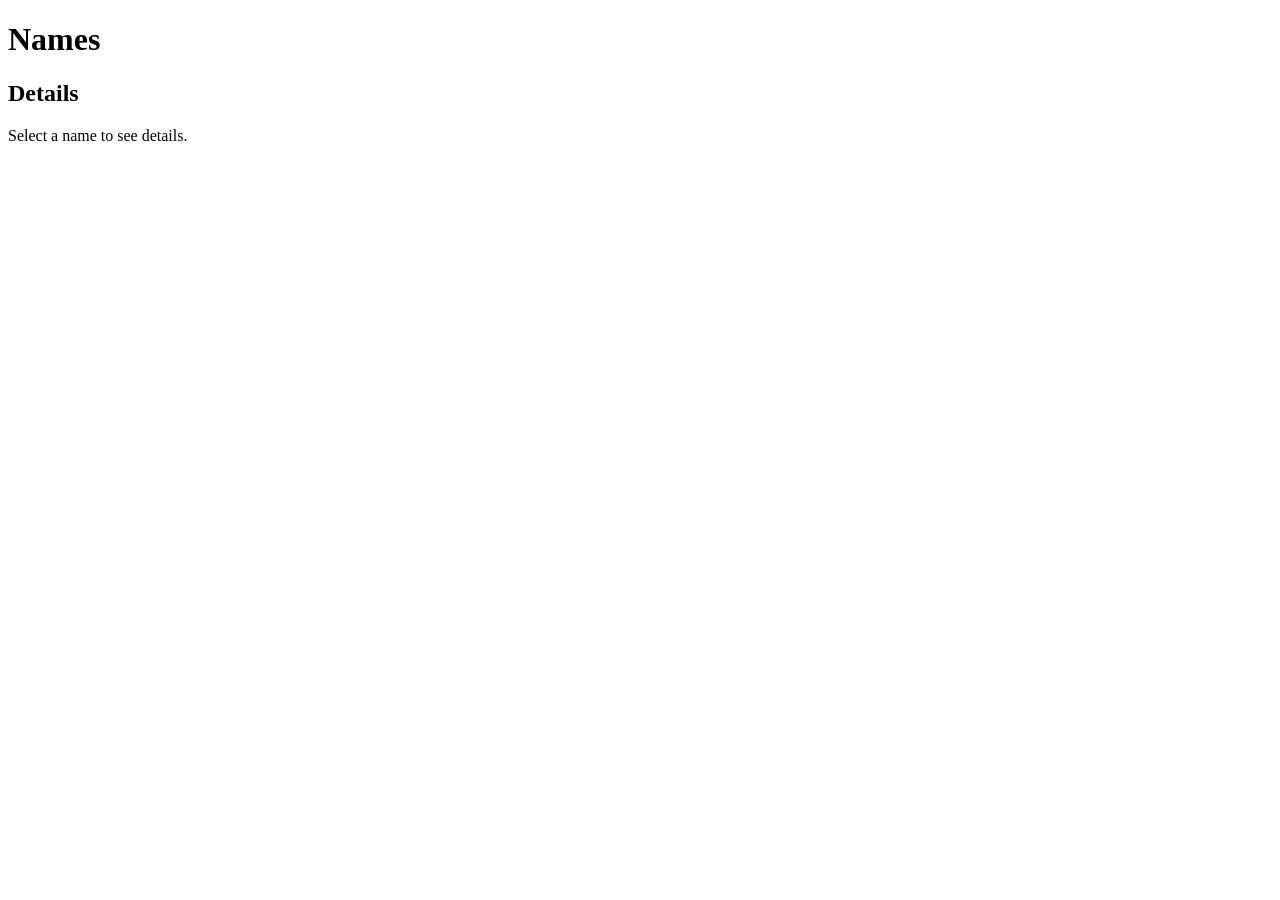
==== frontend/index.html @ 8950a8b3 "Add frontend and FastAPI app" ====
<!DOCTYPE html>
<html>
<head>
    <title>Name Details</title>
</head>

<body>

    <h1>Names</h1>

    <div id="names-list"></div>

    <h2>Details</h2>

    <div id="details">
        Select a name to see details.
    </div>

    <script src="script.js"></script>

</body>
</html>
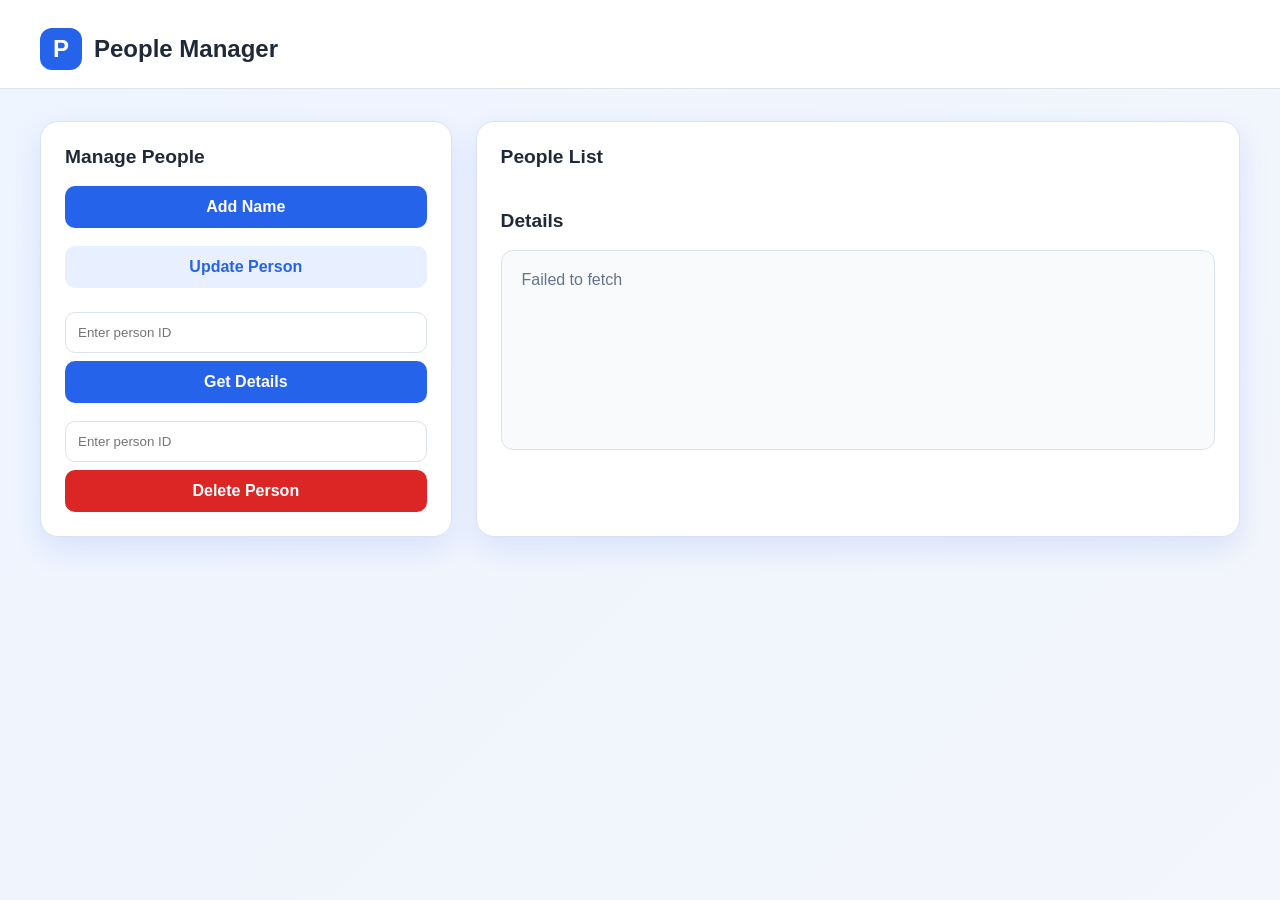
==== commit 706f3dc1: "Add SQLite-backed people CRUD website" ====
--- a/frontend/index.html
+++ b/frontend/index.html
@@ -1,22 +1,271 @@
 <!DOCTYPE html>
 <html>
 <head>
-    <title>Name Details</title>
+    <title>People Manager</title>
+    <meta charset="UTF-8">
+    <meta name="viewport" content="width=device-width, initial-scale=1.0">
+    <style>
+        :root {
+            --primary: #2563eb;
+            --primary-dark: #1d4ed8;
+            --background: #f3f6fb;
+            --card: #ffffff;
+            --text: #1f2937;
+            --muted: #64748b;
+            --border: #dbe3ee;
+            --danger: #dc2626;
+            --shadow: 0 12px 30px rgba(37, 99, 235, 0.12);
+        }
+
+        * { box-sizing: border-box; }
+
+        body {
+            margin: 0;
+            min-height: 100vh;
+            font-family: Arial, sans-serif;
+            color: var(--text);
+            background: linear-gradient(135deg, #eef4ff 0%, var(--background) 100%);
+        }
+
+        .container {
+            width: min(1200px, calc(100% - 32px));
+            margin: 0 auto;
+        }
+
+        .header {
+            padding: 28px 0 18px;
+            background: #fff;
+            border-bottom: 1px solid var(--border);
+        }
+
+        .header-content {
+            display: flex;
+            align-items: center;
+            justify-content: space-between;
+            gap: 20px;
+        }
+
+        .brand {
+            display: flex;
+            align-items: center;
+            gap: 12px;
+            font-size: 1.5rem;
+            font-weight: 700;
+        }
+
+        .brand-mark {
+            width: 42px;
+            height: 42px;
+            display: grid;
+            place-items: center;
+            border-radius: 12px;
+            color: #fff;
+            background: var(--primary);
+        }
+
+        .status {
+            color: var(--muted);
+            font-size: 0.9rem;
+        }
+
+        .main {
+            padding: 32px 0 48px;
+        }
+
+        .dashboard {
+            display: grid;
+            grid-template-columns: 1.05fr 1.95fr;
+            gap: 24px;
+        }
+
+        .panel {
+            padding: 24px;
+            border: 1px solid var(--border);
+            border-radius: 18px;
+            background: var(--card);
+            box-shadow: var(--shadow);
+        }
+
+        .panel h2 {
+            margin: 0 0 18px;
+            font-size: 1.2rem;
+        }
+
+        .action-grid {
+            display: grid;
+            gap: 18px;
+        }
+
+        .action-button,
+        .primary-button,
+        .danger-button {
+            border: 0;
+            border-radius: 10px;
+            padding: 12px 16px;
+            font-size: 1rem;
+            font-weight: 700;
+            cursor: pointer;
+            transition: 0.2s;
+        }
+
+        .primary-button {
+            color: #fff;
+            background: var(--primary);
+        }
+
+        .primary-button:hover { background: var(--primary-dark); }
+
+        .danger-button {
+            color: #fff;
+            background: var(--danger);
+        }
+
+        .danger-button:hover { filter: brightness(0.9); }
+
+        .action-button {
+            color: var(--primary);
+            background: #e8f0ff;
+        }
+
+        .action-button:hover { background: #dfeaff; }
+
+        .list {
+            display: grid;
+            gap: 10px;
+            margin-top: 18px;
+            max-height: 480px;
+            overflow-y: auto;
+        }
+
+        .person-row {
+            display: flex;
+            align-items: center;
+            justify-content: space-between;
+            gap: 10px;
+            padding: 8px;
+            border: 1px solid var(--border);
+            border-radius: 10px;
+        }
+
+        .person-name {
+            flex: 1;
+            text-align: left;
+            border: 0;
+            background: transparent;
+            color: var(--text);
+            font-size: 1rem;
+            cursor: pointer;
+        }
+
+        .details {
+            min-height: 200px;
+            padding: 20px;
+            border: 1px solid var(--border);
+            border-radius: 12px;
+            background: #f8fafc;
+            color: var(--muted);
+        }
+
+        .details p {
+            margin: 8px 0;
+            color: var(--text);
+        }
+
+        .details strong { color: var(--primary); }
+
+        .modal {
+            position: fixed;
+            inset: 0;
+            display: none;
+            align-items: center;
+            justify-content: center;
+            padding: 20px;
+            background: rgba(15, 23, 42, 0.6);
+        }
+
+        .modal.visible { display: flex; }
+
+        .modal-content {
+            width: min(420px, 100%);
+            padding: 24px;
+            border-radius: 16px;
+            background: #fff;
+            box-shadow: 0 20px 50px rgba(0, 0, 0, 0.25);
+        }
+
+        .modal-content h3 { margin-top: 0; }
+        .modal-content input {
+            width: 100%;
+            margin: 12px 0;
+            padding: 12px;
+            border: 1px solid var(--border);
+            border-radius: 10px;
+        }
+        .modal-actions {
+            display: flex;
+            justify-content: flex-end;
+            gap: 10px;
+        }
+
+        @media (max-width: 820px) {
+            .dashboard { grid-template-columns: 1fr; }
+            .header-content { align-items: flex-start; flex-direction: column; }
+        }
+    </style>
 </head>
 
 <body>
-
-    <h1>Names</h1>
-
-    <div id="names-list"></div>
-
-    <h2>Details</h2>
-
-    <div id="details">
-        Select a name to see details.
+    <header class="header">
+        <div class="container header-content">
+            <div class="brand">
+                <div class="brand-mark">P</div>
+                <span>People Manager</span>
+            </div>
+        </div>
+    </header>
+
+    <main class="container main">
+        <div class="dashboard">
+            <section class="panel">
+                <h2>Manage People</h2>
+                <div class="action-grid">
+                    <button id="add-name-button" class="primary-button" type="button">Add Name</button>
+                    <button id="update-person-button" class="action-button" type="button">Update Person</button>
+                </div>
+
+                <div class="action-grid" style="margin-top: 24px;">
+                    <form id="get-form">
+                        <input name="id" type="number" placeholder="Enter person ID" required style="width: 100%; padding: 12px; margin-bottom: 8px; border: 1px solid var(--border); border-radius: 10px;">
+                        <button class="primary-button" type="submit" style="width: 100%;">Get Details</button>
+                    </form>
+                    <form id="delete-form">
+                        <input name="id" type="number" placeholder="Enter person ID" required style="width: 100%; padding: 12px; margin-bottom: 8px; border: 1px solid var(--border); border-radius: 10px;">
+                        <button class="danger-button" type="submit" style="width: 100%;">Delete Person</button>
+                    </form>
+                </div>
+            </section>
+
+            <section class="panel">
+                <h2>People List</h2>
+                <div id="names-list" class="list"></div>
+                <h2 style="margin-top: 24px;">Details</h2>
+                <div id="details" class="details">Select a person to see their details.</div>
+            </section>
+        </div>
+    </main>
+
+    <div id="field-modal" class="modal" aria-hidden="true">
+        <div class="modal-content">
+            <h3 id="modal-title">Enter information</h3>
+            <p id="modal-instruction">Enter the next value.</p>
+            <input id="modal-input" type="text" autocomplete="off">
+            <div class="modal-actions">
+                <button id="modal-cancel" type="button" class="action-button">Cancel</button>
+                <button id="modal-next" type="button" class="primary-button">Next</button>
+            </div>
+        </div>
     </div>
 
     <script src="script.js"></script>
-
 </body>
 </html>
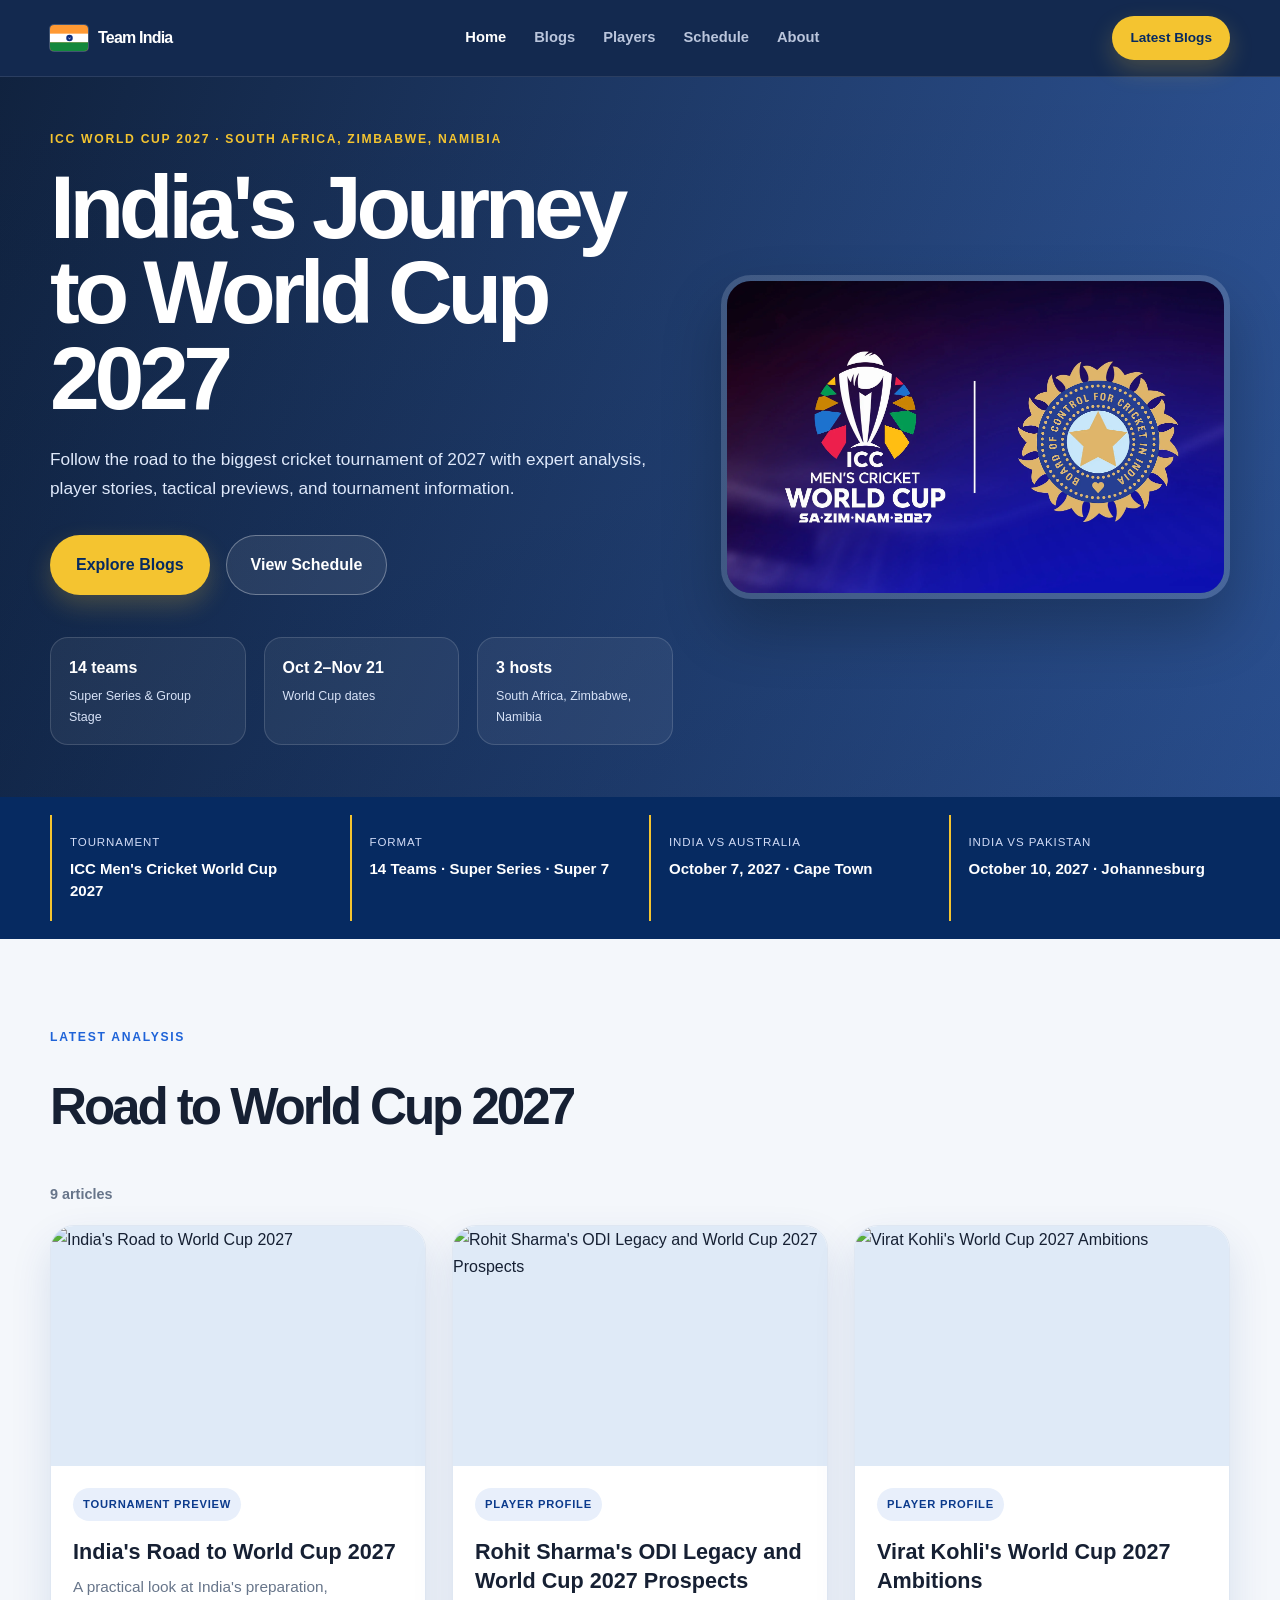
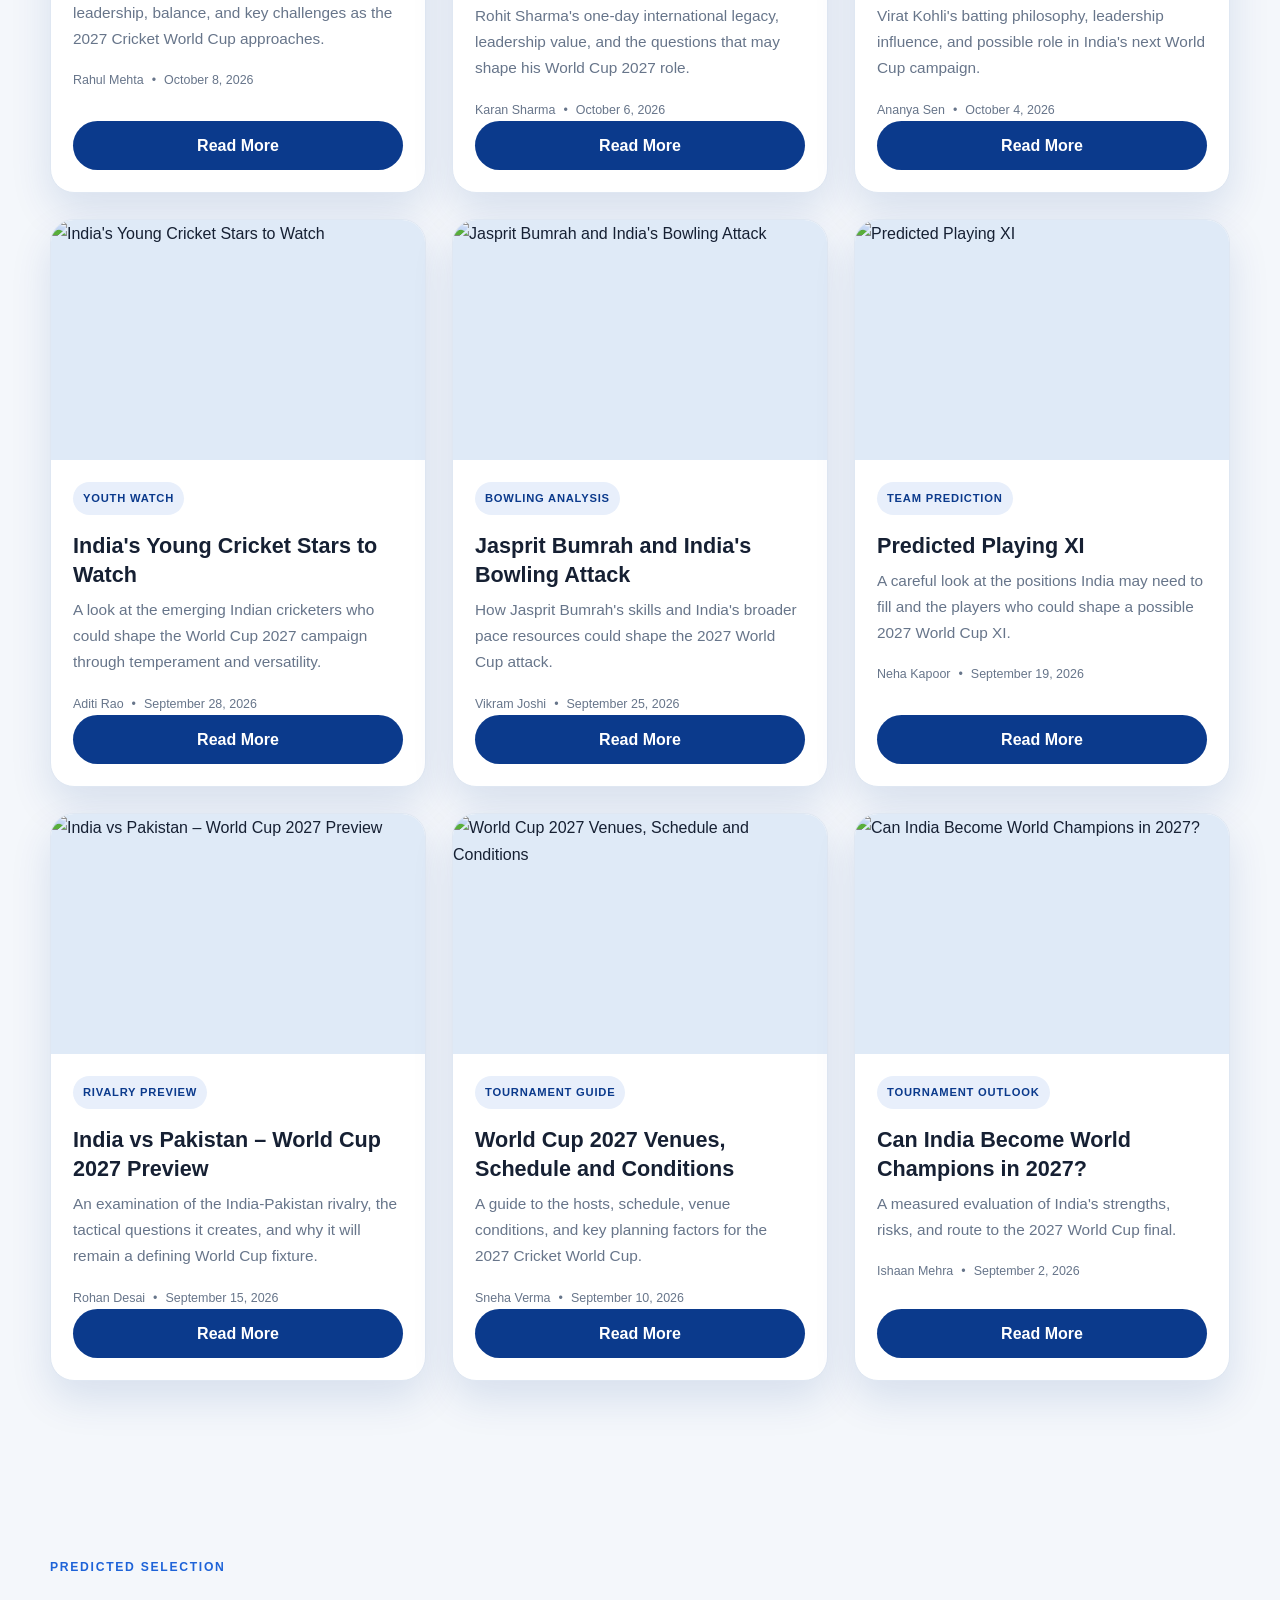
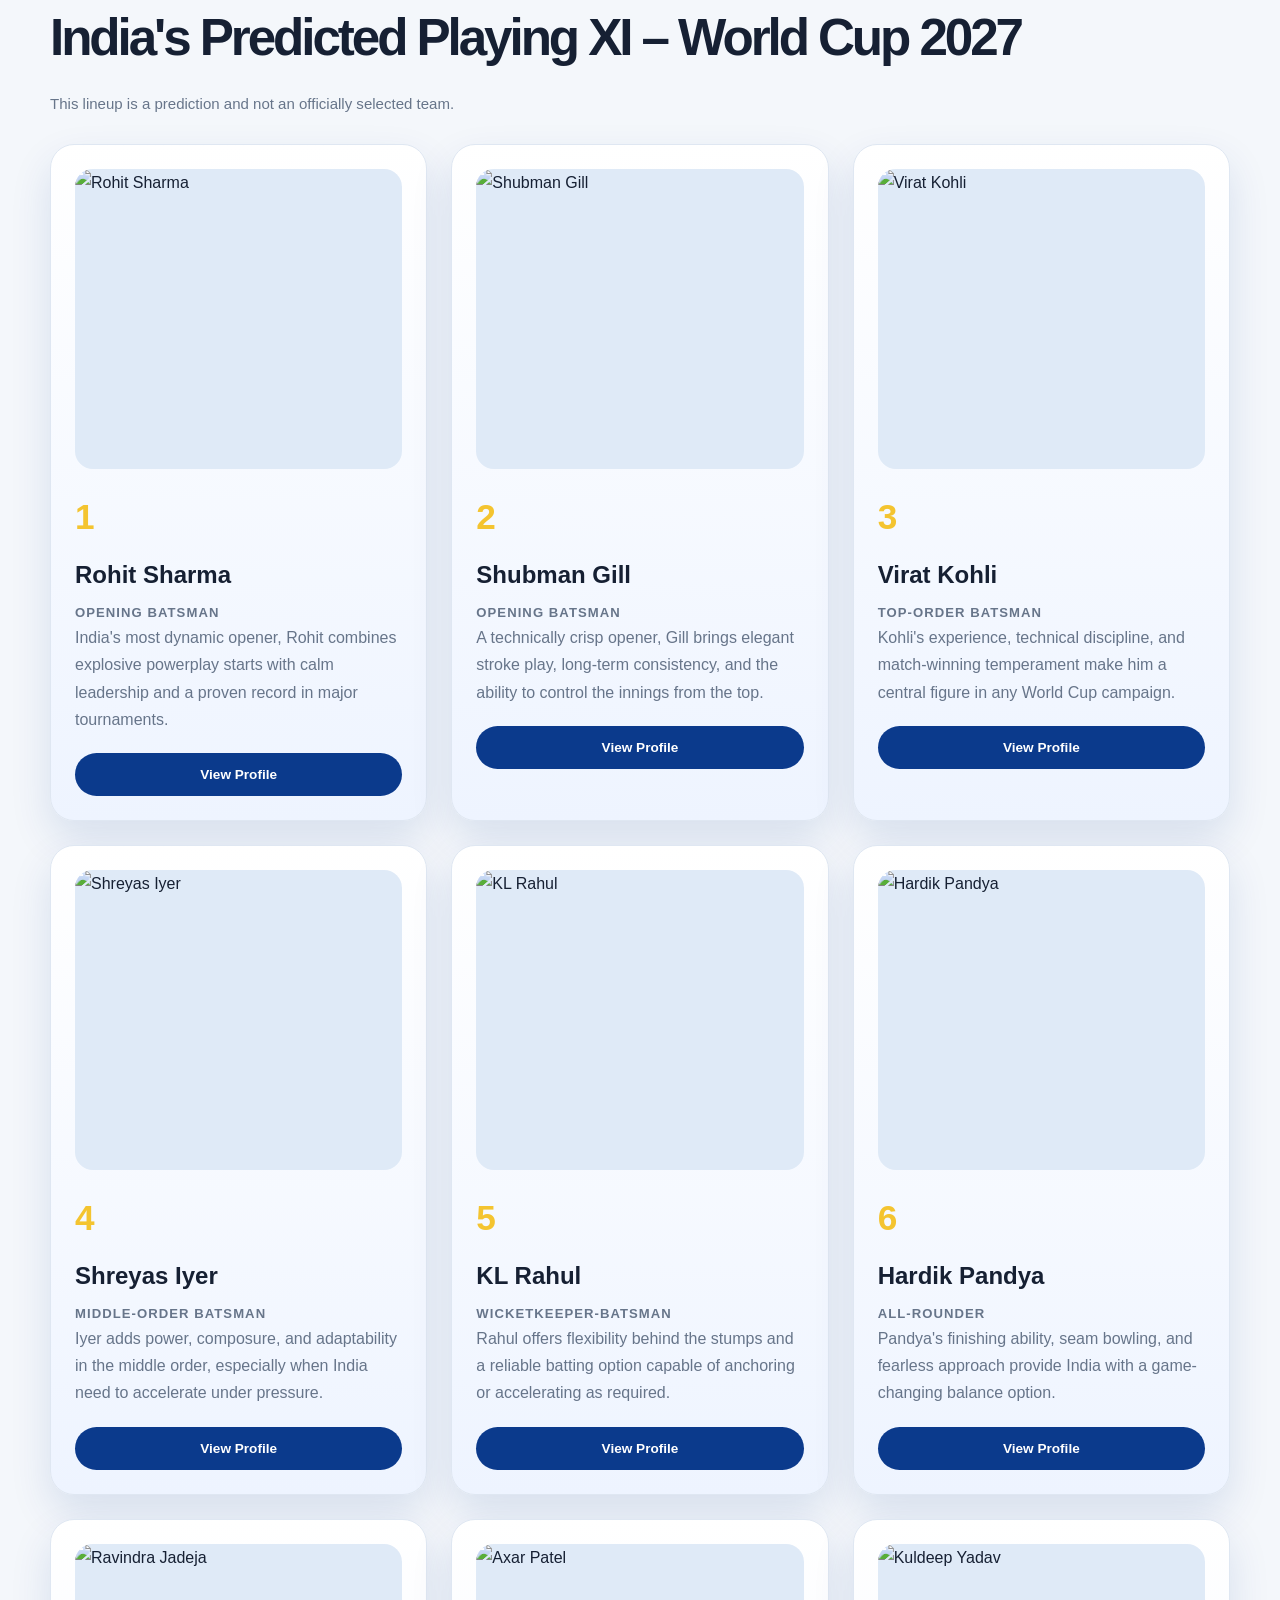
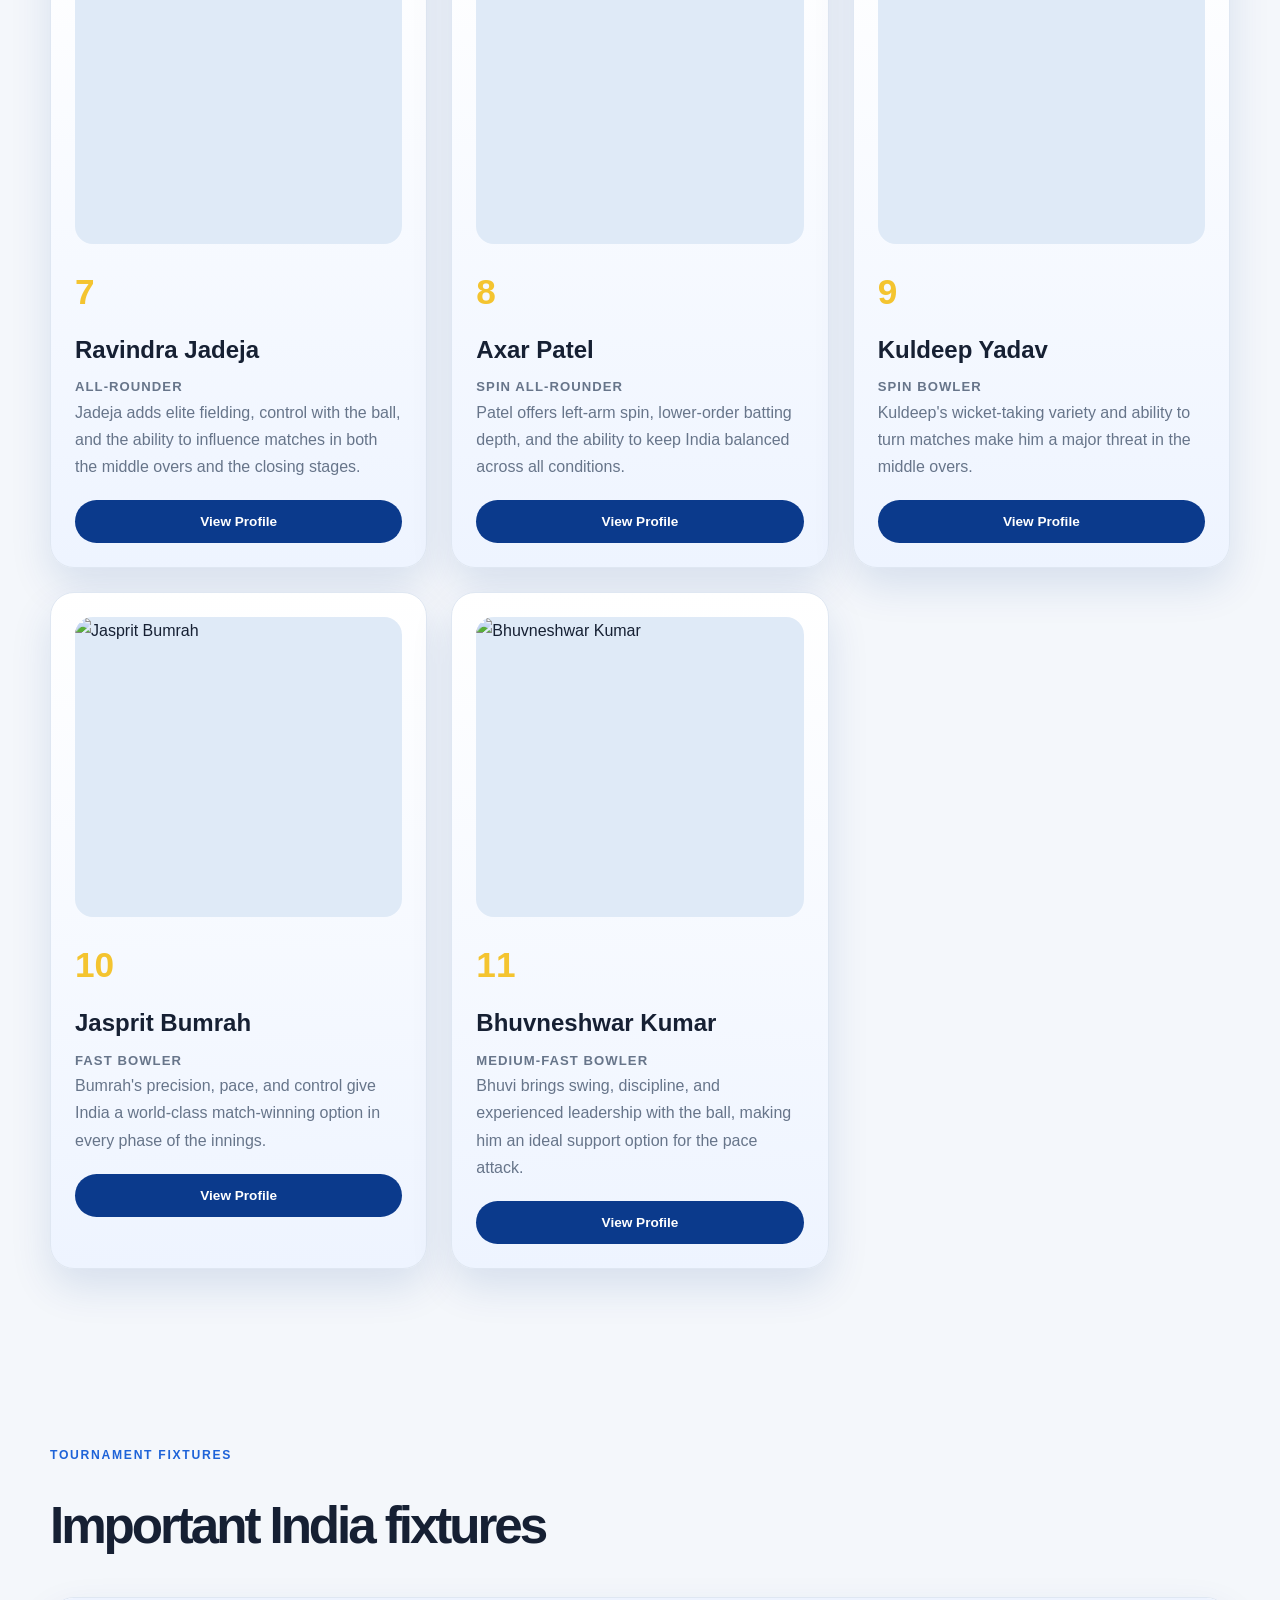
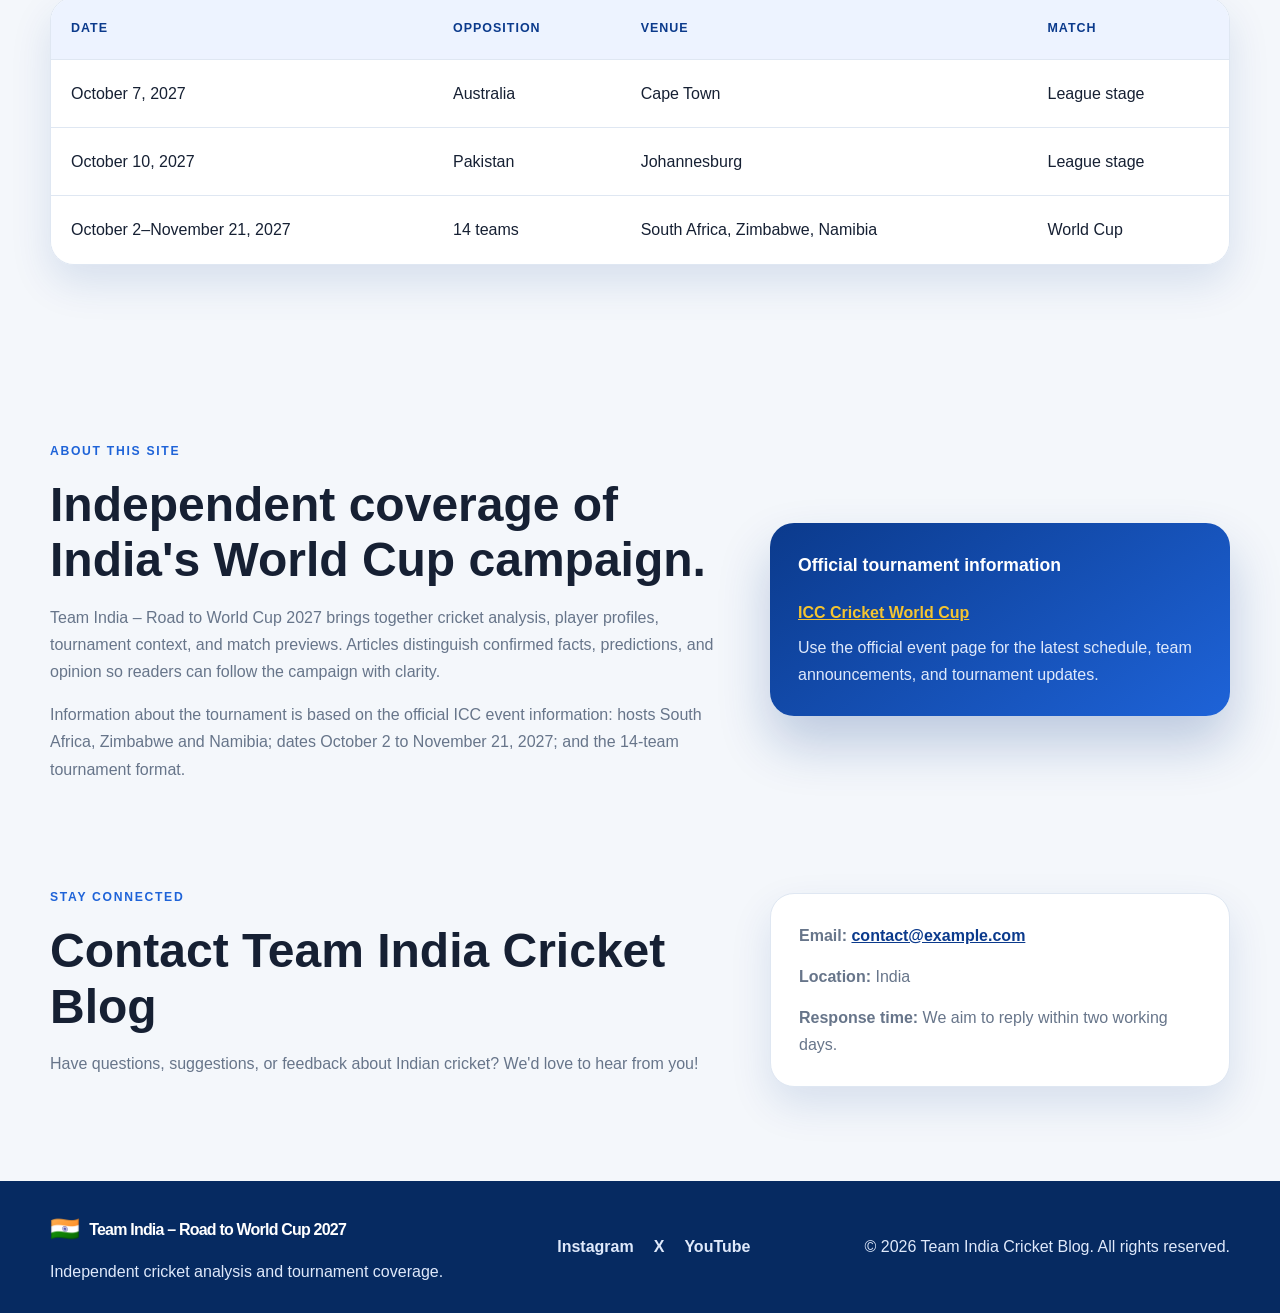
==== commit e6fddb12: "Update cricket website with blogs and images" ====
--- a/frontend/index.html
+++ b/frontend/index.html
@@ -1,271 +1,271 @@
 <!DOCTYPE html>
-<html>
+<html lang="en">
 <head>
-    <title>People Manager</title>
-    <meta charset="UTF-8">
-    <meta name="viewport" content="width=device-width, initial-scale=1.0">
-    <style>
-        :root {
-            --primary: #2563eb;
-            --primary-dark: #1d4ed8;
-            --background: #f3f6fb;
-            --card: #ffffff;
-            --text: #1f2937;
-            --muted: #64748b;
-            --border: #dbe3ee;
-            --danger: #dc2626;
-            --shadow: 0 12px 30px rgba(37, 99, 235, 0.12);
+  <meta charset="UTF-8">
+  <meta name="viewport" content="width=device-width, initial-scale=1.0">
+  <meta name="description" content="Team India – Road to World Cup 2027. Read cricket analysis, previews, player profiles, fixtures and tournament insights.">
+  <title>Team India – Road to World Cup 2027</title>
+  <link rel="preconnect" href="https://images.unsplash.com">
+  <link rel="stylesheet" href="style.css">
+  <link rel="icon" href="data:image/svg+xml,%3Csvg xmlns='http://www.w3.org/2000/svg' viewBox='0 0 64 64'%3E%3Crect width='64' height='64' rx='16' fill='%230b3a8c'/%3E%3Ccircle cx='32' cy='32' r='20' fill='%23f4c430'/%3E%3Cpath d='M32 16l5.5 11 12 .5-9.6 7.2 3.7 11.8L32 1.5 20.4 46.5l3.7-11.8L12.5 27.5l12-.5L32 16z' fill='%230b3a8c'/%3E%3C/svg%3E">
+</head>
+<body>
+  <header class="site-header">
+    <div class="container header-inner">
+      <a href="#top" class="brand" aria-label="Team India home">
+        <img class="brand-flag" src="data:image/svg+xml,%3Csvg xmlns='http://www.w3.org/2000/svg' viewBox='0 0 72 48'%3E%3Crect width='72' height='48' fill='%23FF9933'/%3E%3Crect y='16' width='72' height='16' fill='%23FFFFFF'/%3E%3Crect y='32' width='72' height='16' fill='%2313883C'/%3E%3Ccircle cx='36' cy='24' r='6' fill='%230D2C7F'/%3E%3Ccircle cx='36' cy='24' r='2.5' fill='%23FFFFFF'/%3E%3Cpath d='M36 18l1.15 2.85 3.1.18-2.45 2.08 1 3.03-2.8-1.82-2.8 1.82 1-3.03-2.45-2.08 3.1-.18L36 18z' fill='%230D2C7F'/%3E%3C/svg%3E" alt="" aria-hidden="true">
+        <span>Team India</span>
+      </a>
+      <nav class="main-nav" aria-label="Main navigation">
+        <a href="#top" class="active">Home</a>
+        <a href="#blogs">Blogs</a>
+        <a href="#players">Players</a>
+        <a href="#schedule">Schedule</a>
+        <a href="#about">About</a>
+      </nav>
+      <a href="#blogs" class="header-button">Latest Blogs</a>
+    </div>
+  </header>
+
+  <main id="top">
+    <section class="hero">
+      <div class="container hero-inner">
+        <div class="hero-copy">
+          <p class="eyebrow">ICC World Cup 2027 · South Africa, Zimbabwe, Namibia</p>
+          <h1>India's Journey to World Cup 2027</h1>
+          <p class="hero-text">Follow the road to the biggest cricket tournament of 2027 with expert analysis, player stories, tactical previews, and tournament information.</p>
+          <div class="hero-actions">
+            <a href="#blogs" class="primary-button">Explore Blogs</a>
+            <a href="#schedule" class="secondary-button">View Schedule</a>
+          </div>
+          <ul class="hero-facts" aria-label="Tournament highlights">
+            <li><strong>14 teams</strong><span>Super Series & Group Stage</span></li>
+            <li><strong>Oct 2–Nov 21</strong><span>World Cup dates</span></li>
+            <li><strong>3 hosts</strong><span>South Africa, Zimbabwe, Namibia</span></li>
+          </ul>
+        </div>
+        <div class="hero-visual" aria-label="Indian cricket team celebrating">
+          <img src="images/cricket-hero.webp" alt="Cricket bat and ball">
+        </div>
+      </div>
+    </section>
+
+    <section class="tournament-bar" aria-label="World Cup key information">
+      <div class="container tournament-grid">
+        <article><span class="label">Tournament</span><strong>ICC Men's Cricket World Cup 2027</strong></article>
+        <article><span class="label">Format</span><strong>14 Teams · Super Series · Super 7</strong></article>
+        <article><span class="label">India vs Australia</span><strong>October 7, 2027 · Cape Town</strong></article>
+        <article><span class="label">India vs Pakistan</span><strong>October 10, 2027 · Johannesburg</strong></article>
+      </div>
+    </section>
+
+    <section id="blogs" class="news-section">
+      <div class="container section-heading">
+        <div>
+          <p class="eyebrow dark">Latest analysis</p>
+          <h2>Road to World Cup 2027</h2>
+        </div>
+      </div>
+      <div class="container">
+        <div id="blogCount" class="blog-count" aria-live="polite">0 articles</div>
+        <div id="blogGrid" class="blog-grid" aria-live="polite"></div>
+      </div>
+    </section>
+
+    <section id="players" class="feature-section">
+      <div class="container section-heading compact">
+        <div>
+          <p class="eyebrow dark">Predicted selection</p>
+          <h2>India's Predicted Playing XI – World Cup 2027</h2>
+          <p class="selection-note">This lineup is a prediction and not an officially selected team.</p>
+        </div>
+      </div>
+      <div class="container player-grid">
+        <article class="player-card">
+          <img class="player-photo" src="https://upload.wikimedia.org/wikipedia/commons/c/cc/Rohit_Gurunath_Sharma.jpg" alt="Rohit Sharma" loading="lazy" onerror="this.onerror=null;this.src='data:image/svg+xml,%3Csvg xmlns=%27http://www.w3.org/2000/svg%27 viewBox=%270 0 800 1000%27%3E%3Crect width=%27800%27 height=%271000%27 fill=%230b3a8c%27/%3E%3Ctext x=%2750%25%27 y=%2750%25%27 text-anchor=%27middle%27 fill=%27white%27 font-size=%2748%27 font-family=%27Arial%27%3ERohit Sharma%3C/text%3E%3C/svg%3E';">
+          <span class="player-number">1</span>
+          <h3>Rohit Sharma</h3>
+          <p class="player-role">Opening Batsman</p>
+          <p>India's most dynamic opener, Rohit combines explosive powerplay starts with calm leadership and a proven record in major tournaments.</p>
+          <a class="player-profile" href="player-profile.html?player=rohit-sharma">View Profile</a>
+        </article>
+        <article class="player-card">
+          <img class="player-photo" src="https://upload.wikimedia.org/wikipedia/commons/3/34/Shubman_Gill_2023_%28cropped%29.jpg" alt="Shubman Gill" loading="lazy" onerror="this.onerror=null;this.src='data:image/svg+xml,%3Csvg xmlns=%27http://www.w3.org/2000/svg%27 viewBox=%270 0 800 1000%27%3E%3Crect width=%27800%27 height=%271000%27 fill=%230b3a8c%27/%3E%3Ctext x=%2750%25%27 y=%2750%25%27 fill=%27white%27 text-anchor=%27middle%27 font-size=%2748%27 font-family=%27Arial%27%3EShubman Gill%3C/text%3E%3C/svg%3E';">
+          <span class="player-number">2</span>
+          <h3>Shubman Gill</h3>
+          <p class="player-role">Opening Batsman</p>
+          <p>A technically crisp opener, Gill brings elegant stroke play, long-term consistency, and the ability to control the innings from the top.</p>
+          <a class="player-profile" href="player-profile.html?player=shubman-gill">View Profile</a>
+        </article>
+        <article class="player-card">
+          <img class="player-photo" src="https://upload.wikimedia.org/wikipedia/commons/7/7e/Virat_Kohli.jpg" alt="Virat Kohli" loading="lazy" onerror="this.onerror=null;this.src='data:image/svg+xml,%3Csvg xmlns=%27http://www.w3.org/2000/svg%27 viewBox=%270 0 800 1000%27%3E%3Crect width=%27800%27 height=%271000%27 fill=%230b3a8c%27/%3E%3Ctext x=%2750%25%27 y=%2750%25%27 fill=%27white%27 text-anchor=%27middle%27 font-size=%2748%27 font-family=%27Arial%27%3EVirat Kohli%3C/text%3E%3C/svg%3E';">
+          <span class="player-number">3</span>
+          <h3>Virat Kohli</h3>
+          <p class="player-role">Top-Order Batsman</p>
+          <p>Kohli's experience, technical discipline, and match-winning temperament make him a central figure in any World Cup campaign.</p>
+          <a class="player-profile" href="player-profile.html?player=virat-kohli">View Profile</a>
+        </article>
+        <article class="player-card">
+          <img class="player-photo" src="https://upload.wikimedia.org/wikipedia/commons/9/96/Shreyas_Iyer_2021.jpg" alt="Shreyas Iyer" loading="lazy" onerror="this.onerror=null;this.src='data:image/svg+xml,%3Csvg xmlns=%27http://www.w3.org/2000/svg%27 viewBox=%270 0 800 1000%27%3E%3Crect width=%27800%27 height=%271000%27 fill=%230b3a8c%27/%3E%3Ctext x=%2750%25%27 y=%2750%25%27 fill=%27white%27 text-anchor=%27middle%27 font-size=%2748%27 font-family=%27Arial%27%3EShreyas Iyer%3C/text%3E%3C/svg%3E';">
+          <span class="player-number">4</span>
+          <h3>Shreyas Iyer</h3>
+          <p class="player-role">Middle-Order Batsman</p>
+          <p>Iyer adds power, composure, and adaptability in the middle order, especially when India need to accelerate under pressure.</p>
+          <a class="player-profile" href="player-profile.html?player=shreyas-iyer">View Profile</a>
+        </article>
+        <article class="player-card">
+          <img class="player-photo" src="https://upload.wikimedia.org/wikipedia/commons/0/08/K.L._Rahul_%281%29.jpg" alt="KL Rahul" loading="lazy" onerror="this.onerror=null;this.src='data:image/svg+xml,%3Csvg xmlns=%27http://www.w3.org/2000/svg%27 viewBox=%270 0 800 1000%27%3E%3Crect width=%27800%27 height=%271000%27 fill=%230b3a8c%27/%3E%3Ctext x=%2750%25%27 y=%2750%25%27 fill=%27white%27 text-anchor=%27middle%27 font-size=%2748%27 font-family=%27Arial%27%3EKL Rahul%3C/text%3E%3C/svg%3E';">
+          <span class="player-number">5</span>
+          <h3>KL Rahul</h3>
+          <p class="player-role">Wicketkeeper-Batsman</p>
+          <p>Rahul offers flexibility behind the stumps and a reliable batting option capable of anchoring or accelerating as required.</p>
+          <a class="player-profile" href="player-profile.html?player=kl-rahul">View Profile</a>
+        </article>
+        <article class="player-card">
+          <img class="player-photo" src="https://upload.wikimedia.org/wikipedia/commons/9/9c/Hardik_Pandya_%28cropped_2%29.jpg" alt="Hardik Pandya" loading="lazy" onerror="this.onerror=null;this.src='data:image/svg+xml,%3Csvg xmlns=%27http://www.w3.org/2000/svg%27 viewBox=%270 0 800 1000%27%3E%3Crect width=%27800%27 height=%271000%27 fill=%230b3a8c%27/%3E%3Ctext x=%2750%25%27 y=%2750%25%27 fill=%27white%27 text-anchor=%27middle%27 font-size=%2748%27 font-family=%27Arial%27%3EHardik Pandya%3C/text%3E%3C/svg%3E';">
+          <span class="player-number">6</span>
+          <h3>Hardik Pandya</h3>
+          <p class="player-role">All-Rounder</p>
+          <p>Pandya's finishing ability, seam bowling, and fearless approach provide India with a game-changing balance option.</p>
+          <a class="player-profile" href="player-profile.html?player=hardik-pandya">View Profile</a>
+        </article>
+        <article class="player-card">
+          <img class="player-photo" src="https://upload.wikimedia.org/wikipedia/commons/b/b1/Ravindra_Jadeja_in_2018.jpg" alt="Ravindra Jadeja" loading="lazy" onerror="this.onerror=null;this.src='data:image/svg+xml,%3Csvg xmlns=%27http://www.w3.org/2000/svg%27 viewBox=%270 0 800 1000%27%3E%3Crect width=%27800%27 height=%271000%27 fill=%230b3a8c%27/%3E%3Ctext x=%2750%25%27 y=%2750%25%27 fill=%27white%27 text-anchor=%27middle%27 font-size=%2748%27 font-family=%27Arial%27%3ERavindra Jadeja%3C/text%3E%3C/svg%3E';">
+          <span class="player-number">7</span>
+          <h3>Ravindra Jadeja</h3>
+          <p class="player-role">All-Rounder</p>
+          <p>Jadeja adds elite fielding, control with the ball, and the ability to influence matches in both the middle overs and the closing stages.</p>
+          <a class="player-profile" href="player-profile.html?player=ravindra-jadeja">View Profile</a>
+        </article>
+        <article class="player-card">
+          <img class="player-photo" src="https://upload.wikimedia.org/wikipedia/commons/d/d9/Axar_Patel_2.jpg" alt="Axar Patel" loading="lazy" onerror="this.onerror=null;this.src='data:image/svg+xml,%3Csvg xmlns=%27http://www.w3.org/2000/svg%27 viewBox=%270 0 800 1000%27%3E%3Crect width=%27800%27 height=%271000%27 fill=%230b3a8c%27/%3E%3Ctext x=%2750%25%27 y=%2750%25%27 fill=%27white%27 text-anchor=%27middle%27 font-size=%2748%27 font-family=%27Arial%27%3EAxar Patel%3C/text%3E%3C/svg%3E';">
+          <span class="player-number">8</span>
+          <h3>Axar Patel</h3>
+          <p class="player-role">Spin All-Rounder</p>
+          <p>Patel offers left-arm spin, lower-order batting depth, and the ability to keep India balanced across all conditions.</p>
+          <a class="player-profile" href="player-profile.html?player=axar-patel">View Profile</a>
+        </article>
+        <article class="player-card">
+          <img class="player-photo" src="https://upload.wikimedia.org/wikipedia/commons/5/5e/Kuldeep_Yadav.jpg" alt="Kuldeep Yadav" loading="lazy" onerror="this.onerror=null;this.src='data:image/svg+xml,%3Csvg xmlns=%27http://www.w3.org/2000/svg%27 viewBox=%270 0 800 1000%27%3E%3Crect width=%27800%27 height=%271000%27 fill=%230b3a8c%27/%3E%3Ctext x=%2750%25%27 y=%2750%25%27 fill=%27white%27 text-anchor=%27middle%27 font-size=%2748%27 font-family=%27Arial%27%3EKuldeep Yadav%3C/text%3E%3C/svg%3E';">
+          <span class="player-number">9</span>
+          <h3>Kuldeep Yadav</h3>
+          <p class="player-role">Spin Bowler</p>
+          <p>Kuldeep's wicket-taking variety and ability to turn matches make him a major threat in the middle overs.</p>
+          <a class="player-profile" href="player-profile.html?player=kuldeep-yadav">View Profile</a>
+        </article>
+        <article class="player-card">
+          <img class="player-photo" src="https://upload.wikimedia.org/wikipedia/commons/1/1f/Jasprit_Bumrah_%282%29.jpg" alt="Jasprit Bumrah" loading="lazy" onerror="this.onerror=null;this.src='data:image/svg+xml,%3Csvg xmlns=%27http://www.w3.org/2000/svg%27 viewBox=%270 0 800 1000%27%3E%3Crect width=%27800%27 height=%271000%27 fill=%230b3a8c%27/%3E%3Ctext x=%2750%25%27 y=%2750%25%27 fill=%27white%27 text-anchor=%27middle%27 font-size=%2748%27 font-family=%27Arial%27%3EJasprit Bumrah%3C/text%3E%3C/svg%3E';">
+          <span class="player-number">10</span>
+          <h3>Jasprit Bumrah</h3>
+          <p class="player-role">Fast Bowler</p>
+          <p>Bumrah's precision, pace, and control give India a world-class match-winning option in every phase of the innings.</p>
+          <a class="player-profile" href="player-profile.html?player=jasprit-bumrah">View Profile</a>
+        </article>
+        <article class="player-card">
+          <img class="player-photo" src="https://upload.wikimedia.org/wikipedia/commons/8/80/Bhuvneshwar_Kumar.jpg" alt="Bhuvneshwar Kumar" loading="lazy" onerror="this.onerror=null;this.src='data:image/svg+xml,%3Csvg xmlns=%27http://www.w3.org/2000/svg%27 viewBox=%270 0 800 1000%27%3E%3Crect width=%27800%27 height=%271000%27 fill=%230b3a8c%27/%3E%3Ctext x=%2750%25%27 y=%2750%25%27 fill=%27white%27 text-anchor=%27middle%27 font-size=%2748%27 font-family=%27Arial%27%3EBhuvneshwar Kumar%3C/text%3E%3C/svg%3E';">
+          <span class="player-number">11</span>
+          <h3>Bhuvneshwar Kumar</h3>
+          <p class="player-role">Medium-Fast Bowler</p>
+          <p>Bhuvi brings swing, discipline, and experienced leadership with the ball, making him an ideal support option for the pace attack.</p>
+          <a class="player-profile" href="player-profile.html?player=bhuvneshwar-kumar">View Profile</a>
+        </article>
+      </div>
+    </section>
+
+    <section id="schedule" class="schedule-section">
+      <div class="container section-heading compact">
+        <div>
+          <p class="eyebrow dark">Tournament fixtures</p>
+          <h2>Important India fixtures</h2>
+        </div>
+      </div>
+      <div class="container schedule-table-wrap">
+        <table class="schedule-table">
+          <thead><tr><th>Date</th><th>Opposition</th><th>Venue</th><th>Match</th></tr></thead>
+          <tbody>
+            <tr><td>October 7, 2027</td><td>Australia</td><td>Cape Town</td><td>League stage</td></tr>
+            <tr><td>October 10, 2027</td><td>Pakistan</td><td>Johannesburg</td><td>League stage</td></tr>
+            <tr><td>October 2–November 21, 2027</td><td>14 teams</td><td>South Africa, Zimbabwe, Namibia</td><td>World Cup</td></tr>
+          </tbody>
+        </table>
+      </div>
+    </section>
+
+    <section id="about" class="about-section">
+      <div class="container about-grid">
+        <div>
+          <p class="eyebrow dark">About this site</p>
+          <h2>Independent coverage of India's World Cup campaign.</h2>
+          <p>Team India – Road to World Cup 2027 brings together cricket analysis, player profiles, tournament context, and match previews. Articles distinguish confirmed facts, predictions, and opinion so readers can follow the campaign with clarity.</p>
+          <p>Information about the tournament is based on the official ICC event information: hosts South Africa, Zimbabwe and Namibia; dates October 2 to November 21, 2027; and the 14-team tournament format.</p>
+        </div>
+        <div class="about-card">
+          <strong>Official tournament information</strong>
+          <a href="https://www.icc-cricket.com/" target="_blank" rel="noreferrer">ICC Cricket World Cup</a>
+          <p>Use the official event page for the latest schedule, team announcements, and tournament updates.</p>
+        </div>
+      </div>
+    </section>
+
+    <section id="contact" class="contact-section">
+      <div class="container contact-grid">
+        <div>
+          <p class="eyebrow dark">Stay connected</p>
+          <h2>Contact Team India Cricket Blog</h2>
+          <p>Have questions, suggestions, or feedback about Indian cricket? We'd love to hear from you!</p>
+        </div>
+        <div class="contact-card">
+          <p><strong>Email:</strong> <a href="mailto:contact@example.com">contact@example.com</a></p>
+          <p><strong>Location:</strong> India</p>
+          <p><strong>Response time:</strong> We aim to reply within two working days.</p>
+        </div>
+      </div>
+    </section>
+  </main>
+
+  <footer class="site-footer">
+    <div class="container footer-inner">
+      <div class="footer-branding">
+        <a href="#top" class="brand footer-brand" aria-label="Return to top"><span class="brand-mark" aria-hidden="true">🇮🇳</span><span>Team India – Road to World Cup 2027</span></a>
+        <p>Independent cricket analysis and tournament coverage.</p>
+      </div>
+      <div class="footer-links">
+        <a href="https://www.instagram.com/" target="_blank" rel="noreferrer">Instagram</a>
+        <a href="https://www.x.com/" target="_blank" rel="noreferrer">X</a>
+        <a href="https://www.youtube.com/" target="_blank" rel="noreferrer">YouTube</a>
+      </div>
+      <p>© 2026 Team India Cricket Blog. All rights reserved.</p>
+    </div>
+  </footer>
+
+  <script src="blogs.js"></script>
+  <script src="script.js"></script>
+  <script>
+    window.addEventListener('load', () => {
+      if (typeof window.initializeBlogApp === 'function') {
+        window.initializeBlogApp();
+      } else if (window.blogs && window.blogs.length) {
+        const grid = document.getElementById('blogGrid');
+        const count = document.getElementById('blogCount');
+        if (grid && count) {
+          count.textContent = `${window.blogs.length} articles`;
+          grid.innerHTML = window.blogs.map(blog => `
+            <article class="blog-card">
+              <div class="blog-card-image">
+                <img src="${blog.image}" alt="${blog.title}" loading="lazy" onerror="this.onerror=null;this.src='data:image/svg+xml,%3Csvg xmlns=%27http://www.w3.org/2000/svg%27 viewBox=%270 0 1200 800%27%3E%3Crect width=%271200%27 height=%27800%27 fill=%230b3a8c%27/%3E%3Ctext x=%2750%25%27 y=%2750%25%27 text-anchor=%27middle%27 fill=%27white%27 font-size=%2746%27 font-family=%27Arial%27%3EIndia Cricket%3C/text%3E%3C/svg%3E';">
+              </div>
+              <div class="blog-card-content">
+                <span class="category">${blog.category}</span>
+                <h3>${blog.title}</h3>
+                <p>${blog.description}</p>
+                <div class="blog-meta"><span>${blog.author}</span><span>•</span><span>${blog.date}</span></div>
+                <a class="card-button" href="blog.html?id=${blog.id}">Read More</a>
+              </div>
+            </article>
+          `).join('');
         }
-
-        * { box-sizing: border-box; }
-
-        body {
-            margin: 0;
-            min-height: 100vh;
-            font-family: Arial, sans-serif;
-            color: var(--text);
-            background: linear-gradient(135deg, #eef4ff 0%, var(--background) 100%);
-        }
-
-        .container {
-            width: min(1200px, calc(100% - 32px));
-            margin: 0 auto;
-        }
-
-        .header {
-            padding: 28px 0 18px;
-            background: #fff;
-            border-bottom: 1px solid var(--border);
-        }
-
-        .header-content {
-            display: flex;
-            align-items: center;
-            justify-content: space-between;
-            gap: 20px;
-        }
-
-        .brand {
-            display: flex;
-            align-items: center;
-            gap: 12px;
-            font-size: 1.5rem;
-            font-weight: 700;
-        }
-
-        .brand-mark {
-            width: 42px;
-            height: 42px;
-            display: grid;
-            place-items: center;
-            border-radius: 12px;
-            color: #fff;
-            background: var(--primary);
-        }
-
-        .status {
-            color: var(--muted);
-            font-size: 0.9rem;
-        }
-
-        .main {
-            padding: 32px 0 48px;
-        }
-
-        .dashboard {
-            display: grid;
-            grid-template-columns: 1.05fr 1.95fr;
-            gap: 24px;
-        }
-
-        .panel {
-            padding: 24px;
-            border: 1px solid var(--border);
-            border-radius: 18px;
-            background: var(--card);
-            box-shadow: var(--shadow);
-        }
-
-        .panel h2 {
-            margin: 0 0 18px;
-            font-size: 1.2rem;
-        }
-
-        .action-grid {
-            display: grid;
-            gap: 18px;
-        }
-
-        .action-button,
-        .primary-button,
-        .danger-button {
-            border: 0;
-            border-radius: 10px;
-            padding: 12px 16px;
-            font-size: 1rem;
-            font-weight: 700;
-            cursor: pointer;
-            transition: 0.2s;
-        }
-
-        .primary-button {
-            color: #fff;
-            background: var(--primary);
-        }
-
-        .primary-button:hover { background: var(--primary-dark); }
-
-        .danger-button {
-            color: #fff;
-            background: var(--danger);
-        }
-
-        .danger-button:hover { filter: brightness(0.9); }
-
-        .action-button {
-            color: var(--primary);
-            background: #e8f0ff;
-        }
-
-        .action-button:hover { background: #dfeaff; }
-
-        .list {
-            display: grid;
-            gap: 10px;
-            margin-top: 18px;
-            max-height: 480px;
-            overflow-y: auto;
-        }
-
-        .person-row {
-            display: flex;
-            align-items: center;
-            justify-content: space-between;
-            gap: 10px;
-            padding: 8px;
-            border: 1px solid var(--border);
-            border-radius: 10px;
-        }
-
-        .person-name {
-            flex: 1;
-            text-align: left;
-            border: 0;
-            background: transparent;
-            color: var(--text);
-            font-size: 1rem;
-            cursor: pointer;
-        }
-
-        .details {
-            min-height: 200px;
-            padding: 20px;
-            border: 1px solid var(--border);
-            border-radius: 12px;
-            background: #f8fafc;
-            color: var(--muted);
-        }
-
-        .details p {
-            margin: 8px 0;
-            color: var(--text);
-        }
-
-        .details strong { color: var(--primary); }
-
-        .modal {
-            position: fixed;
-            inset: 0;
-            display: none;
-            align-items: center;
-            justify-content: center;
-            padding: 20px;
-            background: rgba(15, 23, 42, 0.6);
-        }
-
-        .modal.visible { display: flex; }
-
-        .modal-content {
-            width: min(420px, 100%);
-            padding: 24px;
-            border-radius: 16px;
-            background: #fff;
-            box-shadow: 0 20px 50px rgba(0, 0, 0, 0.25);
-        }
-
-        .modal-content h3 { margin-top: 0; }
-        .modal-content input {
-            width: 100%;
-            margin: 12px 0;
-            padding: 12px;
-            border: 1px solid var(--border);
-            border-radius: 10px;
-        }
-        .modal-actions {
-            display: flex;
-            justify-content: flex-end;
-            gap: 10px;
-        }
-
-        @media (max-width: 820px) {
-            .dashboard { grid-template-columns: 1fr; }
-            .header-content { align-items: flex-start; flex-direction: column; }
-        }
-    </style>
-</head>
-
-<body>
-    <header class="header">
-        <div class="container header-content">
-            <div class="brand">
-                <div class="brand-mark">P</div>
-                <span>People Manager</span>
-            </div>
-        </div>
-    </header>
-
-    <main class="container main">
-        <div class="dashboard">
-            <section class="panel">
-                <h2>Manage People</h2>
-                <div class="action-grid">
-                    <button id="add-name-button" class="primary-button" type="button">Add Name</button>
-                    <button id="update-person-button" class="action-button" type="button">Update Person</button>
-                </div>
-
-                <div class="action-grid" style="margin-top: 24px;">
-                    <form id="get-form">
-                        <input name="id" type="number" placeholder="Enter person ID" required style="width: 100%; padding: 12px; margin-bottom: 8px; border: 1px solid var(--border); border-radius: 10px;">
-                        <button class="primary-button" type="submit" style="width: 100%;">Get Details</button>
-                    </form>
-                    <form id="delete-form">
-                        <input name="id" type="number" placeholder="Enter person ID" required style="width: 100%; padding: 12px; margin-bottom: 8px; border: 1px solid var(--border); border-radius: 10px;">
-                        <button class="danger-button" type="submit" style="width: 100%;">Delete Person</button>
-                    </form>
-                </div>
-            </section>
-
-            <section class="panel">
-                <h2>People List</h2>
-                <div id="names-list" class="list"></div>
-                <h2 style="margin-top: 24px;">Details</h2>
-                <div id="details" class="details">Select a person to see their details.</div>
-            </section>
-        </div>
-    </main>
-
-    <div id="field-modal" class="modal" aria-hidden="true">
-        <div class="modal-content">
-            <h3 id="modal-title">Enter information</h3>
-            <p id="modal-instruction">Enter the next value.</p>
-            <input id="modal-input" type="text" autocomplete="off">
-            <div class="modal-actions">
-                <button id="modal-cancel" type="button" class="action-button">Cancel</button>
-                <button id="modal-next" type="button" class="primary-button">Next</button>
-            </div>
-        </div>
-    </div>
-
-    <script src="script.js"></script>
+      }
+    });
+  </script>
 </body>
-</html>+</html>
--- a/frontend/style.css
+++ b/frontend/style.css
@@ -0,0 +1,182 @@
+
+:root {
+  --navy: #0b3a8c;
+  --navy-deep: #062a61;
+  --blue: #1e63d8;
+  --saffron: #f4c430;
+  --white: #ffffff;
+  --cloud: #f4f7fb;
+  --ink: #162033;
+  --muted: #67758a;
+  --line: #dfe7f2;
+  --green: #13805c;
+  --shadow: 0 18px 42px rgba(11, 58, 140, 0.12);
+}
+
+* { box-sizing: border-box; }
+html { scroll-behavior: smooth; }
+body {
+  margin: 0;
+  color: var(--ink);
+  background: var(--cloud);
+  font-family: Inter, "Segoe UI", Arial, sans-serif;
+  line-height: 1.7;
+}
+a { color: inherit; }
+img { max-width: 100%; }
+button, input, select { font: inherit; }
+.container { width: min(1180px, calc(100% - 40px)); margin-inline: auto; }
+.site-header {
+  position: sticky; top: 0; z-index: 30;
+  border-bottom: 1px solid rgba(255,255,255,0.1);
+  background: rgba(5, 28, 68, 0.94); backdrop-filter: blur(18px);
+}
+.header-inner { display: flex; align-items: center; justify-content: space-between; min-height: 76px; gap: 24px; }
+.brand { display: inline-flex; align-items: center; gap: 10px; color: var(--white); font-weight: 900; letter-spacing: -0.05em; text-decoration: none; }
+.brand-flag { display: block; width: 38px; height: 26px; border-radius: 4px; object-fit: cover; box-shadow: 0 0 0 1px rgba(255,255,255,0.2); }
+.main-nav { display: flex; gap: 28px; }
+.main-nav a { color: #dfe8fb; text-decoration: none; font-size: 0.92rem; font-weight: 700; opacity: 0.82; }
+.main-nav a:hover, .main-nav a.active { opacity: 1; color: var(--white); }
+.header-button, .primary-button, .secondary-button, .card-button { display: inline-flex; align-items: center; justify-content: center; border-radius: 999px; font-weight: 800; text-decoration: none; transition: .2s ease; }
+.header-button, .primary-button { color: var(--navy-deep); background: var(--saffron); box-shadow: 0 10px 24px rgba(244,196,48,0.22); }
+.header-button { padding: 10px 18px; font-size: .85rem; }
+.primary-button { padding: 15px 26px; }
+.secondary-button { padding: 15px 24px; color: var(--white); border: 1px solid rgba(255,255,255,.32); background: rgba(255,255,255,.08); }
+.primary-button:hover, .secondary-button:hover, .header-button:hover { transform: translateY(-2px); }
+.hero { position: relative; overflow: hidden; color: var(--white); background: linear-gradient(110deg, rgba(2, 21, 51, .94), rgba(11, 58, 140, .84)), url('https://images.unsplash.com/photo-1540747913346-19e32dc3e97e?auto=format&fit=crop&w=1800&q=80') center/cover; }
+.hero::after { content: ""; position: absolute; inset: 0; background: linear-gradient(180deg, transparent, rgba(2,21,51,.18)); pointer-events: none; }
+.hero-inner { position: relative; z-index: 1; display: grid; grid-template-columns: 1.1fr .9fr; align-items: center; min-height: 720px; gap: 48px; }
+.eyebrow { margin: 0 0 16px; color: var(--saffron); font-size: .76rem; font-weight: 900; letter-spacing: .14em; text-transform: uppercase; }
+.eyebrow.dark { color: var(--blue); }
+.hero-copy h1, .section-heading h2, .article-title { letter-spacing: -.06em; }
+.hero-copy h1 { margin: 0; max-width: 760px; font-size: clamp(3rem, 7vw, 6rem); line-height: .95; }
+.hero-text { max-width: 640px; margin: 24px 0 0; color: #dfe9fb; font-size: 1.08rem; }
+.hero-actions { display: flex; flex-wrap: wrap; gap: 16px; margin-top: 32px; }
+.hero-facts { display: grid; grid-template-columns: repeat(3, minmax(130px, 1fr)); gap: 18px; list-style: none; padding: 0; margin: 42px 0 0; }
+.hero-facts li { padding: 16px 18px; border: 1px solid rgba(255,255,255,.14); border-radius: 18px; background: rgba(255,255,255,.06); }
+.hero-facts strong, .hero-facts span { display: block; }
+.hero-facts strong { font-size: 1rem; }
+.hero-facts span { margin-top: 5px; color: #d7e2f7; font-size: .78rem; }
+.hero-visual { justify-self: end; width: min(100%, 550px); }
+.hero-visual img { display: block; width: 100%; border: 6px solid rgba(255,255,255,.15); border-radius: 30px; object-fit: cover; box-shadow: 0 30px 60px rgba(0,0,0,.24); }
+.tournament-bar { padding: 18px 0; background: var(--navy-deep); color: var(--white); }
+.tournament-grid { display: grid; grid-template-columns: repeat(4, 1fr); gap: 18px; }
+.tournament-grid article { padding: 18px; border-left: 2px solid var(--saffron); }
+.tournament-grid .label { display: block; color: #d2dcf7; font-size: .72rem; letter-spacing: .08em; text-transform: uppercase; }
+.tournament-grid strong { display: block; margin-top: 5px; font-size: .94rem; line-height: 1.5; }
+.news-section, .feature-section, .schedule-section, .about-section, .related-section { padding: 88px 0; }
+.section-heading { display: flex; align-items: end; justify-content: space-between; gap: 20px; margin-bottom: 32px; }
+.section-heading h2 { margin: 0; font-size: clamp(2rem, 4.5vw, 3.2rem); color: var(--ink); }
+.section-heading.compact { margin-bottom: 28px; }
+.search-row { display: flex; flex-wrap: wrap; align-items: center; gap: 12px; }
+.search-box, .filter-box { display: flex; align-items: center; gap: 10px; padding: 11px 14px; border: 1px solid var(--line); border-radius: 12px; background: var(--white); box-shadow: var(--shadow); }
+.search-box input, .filter-box select { border: 0; outline: 0; background: transparent; color: var(--ink); }
+.search-box span { color: var(--blue); font-size: 1.1rem; }
+.blog-count { margin-bottom: 18px; color: var(--muted); font-size: .9rem; font-weight: 700; }
+.blog-grid { display: grid; grid-template-columns: repeat(3, minmax(0, 1fr)); gap: 26px; }
+.blog-card { display: flex; flex-direction: column; overflow: hidden; border: 1px solid var(--line); border-radius: 24px; background: var(--white); box-shadow: var(--shadow); transform: translateY(0); transition: transform .25s ease, box-shadow .25s ease, border-color .25s ease; }
+.blog-card:hover { transform: translateY(-8px); border-color: rgba(30,99,216,.35); box-shadow: 0 26px 54px rgba(11,58,140,.16); }
+.blog-card-image { position: relative; height: 240px; overflow: hidden; background: #dfeaf7; }
+.blog-card-image img { display: block; width: 100%; height: 100%; object-fit: cover; transition: transform .45s ease; }
+.blog-card:hover .blog-card-image img { transform: scale(1.05); }
+.blog-card-content { display: flex; flex: 1; flex-direction: column; padding: 22px; }
+.blog-card .category { display: inline-flex; align-self: flex-start; padding: 7px 10px; border-radius: 999px; color: var(--navy); background: #e8effb; font-size: .7rem; font-weight: 900; letter-spacing: .07em; text-transform: uppercase; }
+.blog-card h3 { margin: 16px 0 8px; font-size: 1.35rem; line-height: 1.35; }
+.blog-card p { margin: 0; color: var(--muted); font-size: .96rem; }
+.blog-meta { display: flex; flex-wrap: wrap; gap: 8px; margin-top: 18px; color: var(--muted); font-size: .78rem; }
+.card-button { padding: 11px 18px; margin-top: auto; color: var(--white); background: var(--navy); }
+.card-button:hover { background: var(--blue); }
+.player-grid { display: grid; grid-template-columns: repeat(3, minmax(0, 1fr)); gap: 24px; }
+.player-card { display: flex; flex-direction: column; padding: 24px; border: 1px solid var(--line); border-radius: 24px; background: linear-gradient(180deg, #fff, #eef4ff); box-shadow: var(--shadow); }
+.player-photo { display: block; width: 100%; height: 300px; margin-bottom: 18px; border-radius: 18px; object-fit: cover; background: #dfeaf7; }
+.player-number { color: var(--saffron); font-family: "Segoe UI", sans-serif; font-size: 2.2rem; font-weight: 900; }
+.player-card h3 { margin: 8px 0 6px; font-size: 1.5rem; }
+.player-role { margin: 0 0 10px; color: var(--navy); font-size: .82rem; font-weight: 900; letter-spacing: .08em; text-transform: uppercase; }
+.player-card p { margin: 0; color: var(--muted); }
+.player-profile { display: inline-flex; align-items: center; justify-content: center; margin-top: 20px; padding: 10px 16px; border-radius: 999px; color: var(--white); background: var(--navy); font-size: .85rem; font-weight: 800; text-decoration: none; }
+.player-profile:hover { background: var(--blue); }
+.selection-note { margin: 10px 0 0; color: var(--muted); font-size: .94rem; }
+.schedule-table-wrap { overflow-x: auto; border: 1px solid var(--line); border-radius: 24px; box-shadow: var(--shadow); }
+.schedule-table { width: 100%; border-collapse: collapse; background: var(--white); }
+.schedule-table th, .schedule-table td { padding: 20px; border-bottom: 1px solid var(--line); text-align: left; }
+.schedule-table th { color: var(--navy); background: #edf3ff; font-size: .78rem; letter-spacing: .08em; text-transform: uppercase; }
+.schedule-table tbody tr:last-child td { border-bottom: 0; }
+.about-grid { display: grid; grid-template-columns: 1.2fr .8fr; gap: 30px; align-items: center; }
+.about-grid h2 { margin: 0; font-size: clamp(2rem, 4vw, 3rem); line-height: 1.15; }
+.about-grid p { color: var(--muted); }
+.about-card { padding: 28px; border-radius: 24px; color: var(--white); background: linear-gradient(145deg, var(--navy), var(--blue)); box-shadow: 0 28px 52px rgba(11,58,140,.24); }
+.about-card strong { display: block; font-size: 1.1rem; }
+.about-card a { display: inline-block; margin: 18px 0 8px; color: var(--saffron); font-weight: 800; }
+.about-card p { margin: 0; color: #dfe9fb; }
+.contact-section { padding: 0 0 88px; }
+.contact-grid { display: grid; grid-template-columns: 1.2fr .8fr; gap: 30px; align-items: center; }
+.contact-grid h2 { margin: 0; font-size: clamp(2rem, 4vw, 3rem); line-height: 1.15; }
+.contact-grid p { color: var(--muted); }
+.contact-card { padding: 28px; border: 1px solid var(--line); border-radius: 24px; background: var(--white); box-shadow: var(--shadow); }
+.contact-card p { margin: 0 0 14px; }
+.contact-card p:last-child { margin-bottom: 0; }
+.contact-card a { color: var(--navy); font-weight: 800; }
+.site-footer { color: #dfe9fb; background: var(--navy-deep); }
+.footer-inner { display: flex; align-items: center; justify-content: space-between; gap: 24px; padding: 28px 0; }
+.footer-inner p { margin: 0; }
+.footer-branding { max-width: 540px; }
+.footer-brand { display: inline-flex; margin-bottom: 8px; }
+.footer-brand .brand-mark { font-size: 1.5rem; }
+.footer-links { display: flex; gap: 20px; }
+.footer-links a { color: #dfe9fb; text-decoration: none; font-weight: 700; }
+.article-page-body { background: var(--white); }
+.detail-header { background: rgba(5,28,68,.97); }
+.article-page { padding: 56px 0 80px; }
+.article-shell { max-width: 980px; }
+.back-link { display: inline-flex; align-items: center; margin-bottom: 24px; color: var(--navy); font-weight: 800; text-decoration: none; }
+.article-content { overflow: hidden; border: 1px solid var(--line); border-radius: 30px; background: var(--white); box-shadow: var(--shadow); }
+.article-image-wrap { position: relative; height: min(58vw, 450px); min-height: 260px; overflow: hidden; background: #dfeaf7; }
+.article-image-wrap img { display: block; width: 100%; height: 100%; object-fit: cover; }
+.image-credit { padding: 8px 12px; color: var(--muted); background: #f3f6fb; font-size: .75rem; text-align: center; }
+.image-credit a { color: var(--navy); font-weight: 800; }
+.article-text { padding: clamp(24px, 5vw, 56px); }
+.article-text h1 { margin: 0; font-size: clamp(2.2rem, 5vw, 4rem); line-height: 1.05; letter-spacing: -.06em; }
+.article-meta { display: flex; flex-wrap: wrap; gap: 10px; margin: 18px 0 30px; color: var(--muted); font-size: .85rem; }
+.article-text h2 { margin: 36px 0 12px; color: var(--navy); font-size: 1.5rem; }
+.article-text p { margin: 0 0 18px; color: #2d3d54; font-size: 1.04rem; }
+.article-text .key-takeaway { margin-top: 28px; padding: 18px 20px; border-left: 4px solid var(--saffron); border-radius: 0 16px 16px 0; background: #fff9e8; }
+.article-text .key-takeaway strong { color: var(--navy); }
+.related-grid { display: grid; grid-template-columns: repeat(3, minmax(0,1fr)); gap: 24px; }
+.related-card { border: 1px solid var(--line); border-radius: 20px; overflow: hidden; background: var(--white); box-shadow: var(--shadow); }
+.related-card-image { height: 180px; overflow: hidden; }
+.related-card-image img { display: block; width: 100%; height: 100%; object-fit: cover; }
+.related-card-body { padding: 18px; }
+.related-card h3 { margin: 0 0 8px; font-size: 1.08rem; line-height: 1.4; }
+.related-card p { margin: 0; color: var(--muted); font-size: .88rem; }
+.empty-state { grid-column: 1 / -1; padding: 44px; border: 1px dashed var(--line); border-radius: 18px; text-align: center; color: var(--muted); background: var(--white); }
+@media (max-width: 980px) {
+  .hero-inner, .about-grid, .contact-grid { grid-template-columns: 1fr; }
+  .hero-inner { padding: 70px 0; } 
+  .hero-visual { justify-self: stretch; max-width: 700px; }
+  .blog-grid { grid-template-columns: repeat(2, minmax(0,1fr)); }
+  .related-grid { grid-template-columns: repeat(2, minmax(0,1fr)); }
+  .tournament-grid { grid-template-columns: repeat(2, 1fr); }
+}
+@media (max-width: 760px) {
+  .header-inner { min-height: 68px; }
+  .main-nav { display: none; }
+  .header-button { display: none; }
+  .hero-copy h1 { font-size: clamp(2.6rem, 15vw, 4.3rem); }
+  .hero-facts { grid-template-columns: 1fr; }
+  .section-heading { align-items: start; flex-direction: column; }
+  .search-row { width: 100%; }
+  .search-box { flex: 1; }
+  .search-box input { width: 100%; }
+  .blog-grid, .player-grid, .tournament-grid, .related-grid { grid-template-columns: 1fr; }
+  .footer-inner { flex-direction: column; text-align: center; }
+  .footer-links { justify-content: center; flex-wrap: wrap; }
+}
+@media (max-width: 520px) {
+  .container { width: min(100% - 24px, 1180px); }
+  .hero-inner { min-height: 620px; gap: 28px; }
+  .hero-copy h1 { line-height: .98; }
+  .hero-actions { display: grid; }
+  .primary-button, .secondary-button { width: 100%; }
+  .article-text { padding: 24px 20px; }
+  .article-image-wrap { height: 260px; }
+}
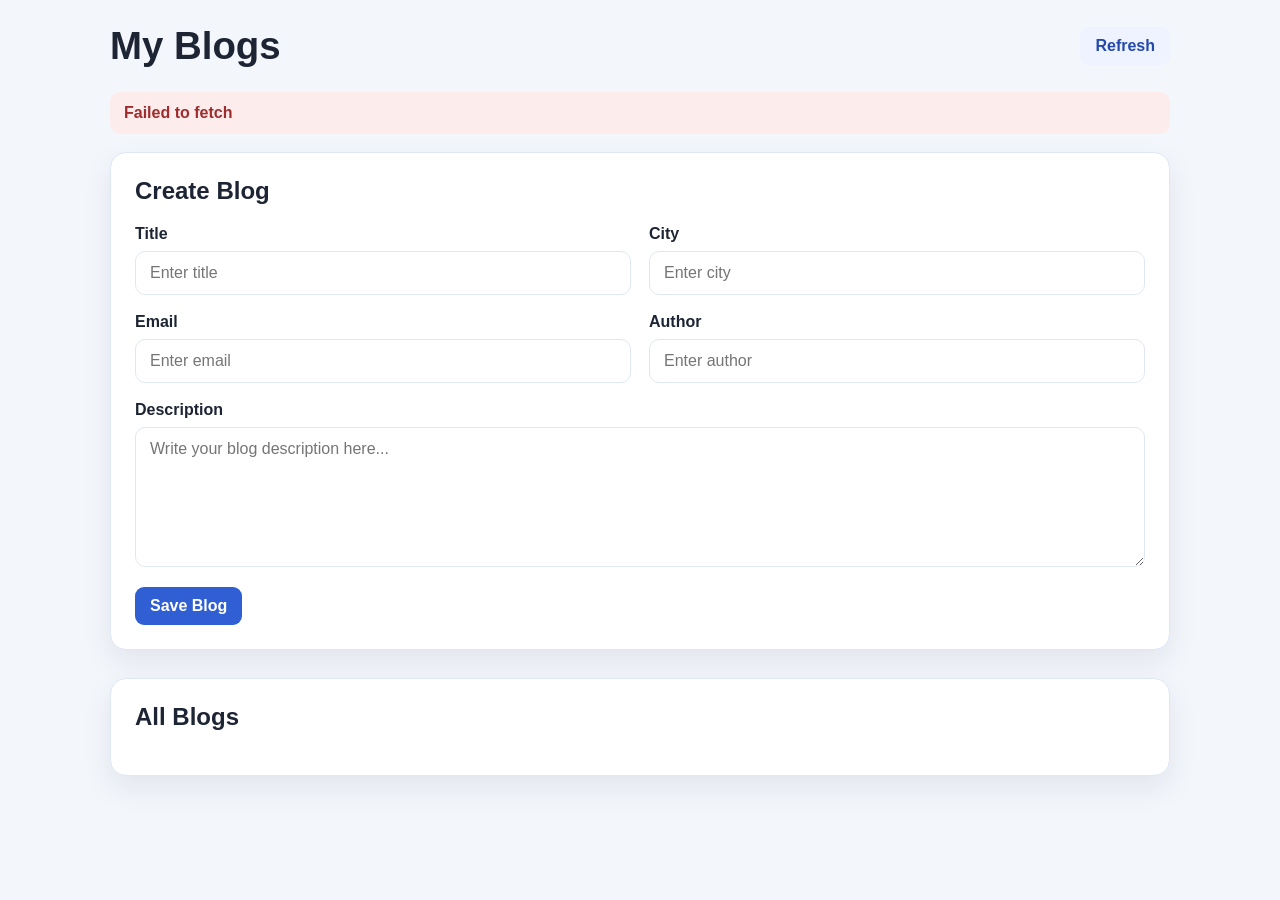
==== commit 82d57838: "Update blog frontend and CRUD features" ====
--- a/frontend/index.html
+++ b/frontend/index.html
@@ -1,271 +1,82 @@
 <!DOCTYPE html>
 <html lang="en">
-<head>
-  <meta charset="UTF-8">
-  <meta name="viewport" content="width=device-width, initial-scale=1.0">
-  <meta name="description" content="Team India – Road to World Cup 2027. Read cricket analysis, previews, player profiles, fixtures and tournament insights.">
-  <title>Team India – Road to World Cup 2027</title>
-  <link rel="preconnect" href="https://images.unsplash.com">
-  <link rel="stylesheet" href="style.css">
-  <link rel="icon" href="data:image/svg+xml,%3Csvg xmlns='http://www.w3.org/2000/svg' viewBox='0 0 64 64'%3E%3Crect width='64' height='64' rx='16' fill='%230b3a8c'/%3E%3Ccircle cx='32' cy='32' r='20' fill='%23f4c430'/%3E%3Cpath d='M32 16l5.5 11 12 .5-9.6 7.2 3.7 11.8L32 1.5 20.4 46.5l3.7-11.8L12.5 27.5l12-.5L32 16z' fill='%230b3a8c'/%3E%3C/svg%3E">
-</head>
-<body>
-  <header class="site-header">
-    <div class="container header-inner">
-      <a href="#top" class="brand" aria-label="Team India home">
-        <img class="brand-flag" src="data:image/svg+xml,%3Csvg xmlns='http://www.w3.org/2000/svg' viewBox='0 0 72 48'%3E%3Crect width='72' height='48' fill='%23FF9933'/%3E%3Crect y='16' width='72' height='16' fill='%23FFFFFF'/%3E%3Crect y='32' width='72' height='16' fill='%2313883C'/%3E%3Ccircle cx='36' cy='24' r='6' fill='%230D2C7F'/%3E%3Ccircle cx='36' cy='24' r='2.5' fill='%23FFFFFF'/%3E%3Cpath d='M36 18l1.15 2.85 3.1.18-2.45 2.08 1 3.03-2.8-1.82-2.8 1.82 1-3.03-2.45-2.08 3.1-.18L36 18z' fill='%230D2C7F'/%3E%3C/svg%3E" alt="" aria-hidden="true">
-        <span>Team India</span>
-      </a>
-      <nav class="main-nav" aria-label="Main navigation">
-        <a href="#top" class="active">Home</a>
-        <a href="#blogs">Blogs</a>
-        <a href="#players">Players</a>
-        <a href="#schedule">Schedule</a>
-        <a href="#about">About</a>
-      </nav>
-      <a href="#blogs" class="header-button">Latest Blogs</a>
+  <head>
+    <meta charset="UTF-8" />
+    <meta name="viewport" content="width=device-width, initial-scale=1.0" />
+    <title>My Blogs</title>
+    <link rel="stylesheet" href="style.css" />
+  </head>
+  <body>
+    <div class="container">
+      <header class="page-header">
+        <h1>My Blogs</h1>
+        <button id="refreshBtn" class="secondary-btn" type="button">Refresh</button>
+      </header>
+
+      <div id="message" class="message" aria-live="polite"></div>
+
+      <section class="form-panel">
+        <h2 id="formTitle">Create Blog</h2>
+        <form id="blogForm">
+          <input type="hidden" id="blogId" />
+
+          <div class="form-grid">
+            <div class="field">
+              <label for="title">Title</label>
+              <input id="title" name="title" type="text" placeholder="Enter title" required />
+            </div>
+
+            <div class="field">
+              <label for="city">City</label>
+              <input id="city" name="city" type="text" placeholder="Enter city" required />
+            </div>
+
+            <div class="field">
+              <label for="email">Email</label>
+              <input id="email" name="email" type="email" placeholder="Enter email" required />
+            </div>
+
+            <div class="field">
+              <label for="author">Author</label>
+              <input id="author" name="author" type="text" placeholder="Enter author" required />
+            </div>
+          </div>
+
+          <div class="field full-width">
+            <label for="description">Description</label>
+            <textarea id="description" name="description" rows="6" placeholder="Write your blog description here..." required></textarea>
+          </div>
+
+          <div class="form-actions">
+            <button id="saveBlogBtn" class="primary-btn" type="submit">Save Blog</button>
+            <button id="cancelEditBtn" class="secondary-btn hidden" type="button">Cancel</button>
+          </div>
+        </form>
+      </section>
+
+      <section class="blogs-panel">
+        <div class="section-header">
+          <h2>All Blogs</h2>
+        </div>
+        <div id="blogList" class="blog-list" aria-live="polite"></div>
+      </section>
     </div>
-  </header>
 
-  <main id="top">
-    <section class="hero">
-      <div class="container hero-inner">
-        <div class="hero-copy">
-          <p class="eyebrow">ICC World Cup 2027 · South Africa, Zimbabwe, Namibia</p>
-          <h1>India's Journey to World Cup 2027</h1>
-          <p class="hero-text">Follow the road to the biggest cricket tournament of 2027 with expert analysis, player stories, tactical previews, and tournament information.</p>
-          <div class="hero-actions">
-            <a href="#blogs" class="primary-button">Explore Blogs</a>
-            <a href="#schedule" class="secondary-button">View Schedule</a>
-          </div>
-          <ul class="hero-facts" aria-label="Tournament highlights">
-            <li><strong>14 teams</strong><span>Super Series & Group Stage</span></li>
-            <li><strong>Oct 2–Nov 21</strong><span>World Cup dates</span></li>
-            <li><strong>3 hosts</strong><span>South Africa, Zimbabwe, Namibia</span></li>
-          </ul>
-        </div>
-        <div class="hero-visual" aria-label="Indian cricket team celebrating">
-          <img src="images/cricket-hero.webp" alt="Cricket bat and ball">
+    <dialog id="blogDetailsDialog" class="details-dialog" aria-labelledby="detailsTitle">
+      <div class="dialog-content">
+        <header class="dialog-header">
+          <h2 id="detailsTitle">Blog Details</h2>
+          <button id="closeDetailsIcon" class="icon-btn" type="button" aria-label="Close blog details">&times;</button>
+        </header>
+        <dl id="detailsList" class="details-list"></dl>
+        <div class="dialog-actions">
+          <button id="detailsUpdateBtn" class="edit-btn" type="button">Update</button>
+          <button id="detailsDeleteBtn" class="delete-btn" type="button">Delete</button>
+          <button id="closeDetailsBtn" class="secondary-btn" type="button">Close</button>
         </div>
       </div>
-    </section>
+    </dialog>
 
-    <section class="tournament-bar" aria-label="World Cup key information">
-      <div class="container tournament-grid">
-        <article><span class="label">Tournament</span><strong>ICC Men's Cricket World Cup 2027</strong></article>
-        <article><span class="label">Format</span><strong>14 Teams · Super Series · Super 7</strong></article>
-        <article><span class="label">India vs Australia</span><strong>October 7, 2027 · Cape Town</strong></article>
-        <article><span class="label">India vs Pakistan</span><strong>October 10, 2027 · Johannesburg</strong></article>
-      </div>
-    </section>
-
-    <section id="blogs" class="news-section">
-      <div class="container section-heading">
-        <div>
-          <p class="eyebrow dark">Latest analysis</p>
-          <h2>Road to World Cup 2027</h2>
-        </div>
-      </div>
-      <div class="container">
-        <div id="blogCount" class="blog-count" aria-live="polite">0 articles</div>
-        <div id="blogGrid" class="blog-grid" aria-live="polite"></div>
-      </div>
-    </section>
-
-    <section id="players" class="feature-section">
-      <div class="container section-heading compact">
-        <div>
-          <p class="eyebrow dark">Predicted selection</p>
-          <h2>India's Predicted Playing XI – World Cup 2027</h2>
-          <p class="selection-note">This lineup is a prediction and not an officially selected team.</p>
-        </div>
-      </div>
-      <div class="container player-grid">
-        <article class="player-card">
-          <img class="player-photo" src="https://upload.wikimedia.org/wikipedia/commons/c/cc/Rohit_Gurunath_Sharma.jpg" alt="Rohit Sharma" loading="lazy" onerror="this.onerror=null;this.src='data:image/svg+xml,%3Csvg xmlns=%27http://www.w3.org/2000/svg%27 viewBox=%270 0 800 1000%27%3E%3Crect width=%27800%27 height=%271000%27 fill=%230b3a8c%27/%3E%3Ctext x=%2750%25%27 y=%2750%25%27 text-anchor=%27middle%27 fill=%27white%27 font-size=%2748%27 font-family=%27Arial%27%3ERohit Sharma%3C/text%3E%3C/svg%3E';">
-          <span class="player-number">1</span>
-          <h3>Rohit Sharma</h3>
-          <p class="player-role">Opening Batsman</p>
-          <p>India's most dynamic opener, Rohit combines explosive powerplay starts with calm leadership and a proven record in major tournaments.</p>
-          <a class="player-profile" href="player-profile.html?player=rohit-sharma">View Profile</a>
-        </article>
-        <article class="player-card">
-          <img class="player-photo" src="https://upload.wikimedia.org/wikipedia/commons/3/34/Shubman_Gill_2023_%28cropped%29.jpg" alt="Shubman Gill" loading="lazy" onerror="this.onerror=null;this.src='data:image/svg+xml,%3Csvg xmlns=%27http://www.w3.org/2000/svg%27 viewBox=%270 0 800 1000%27%3E%3Crect width=%27800%27 height=%271000%27 fill=%230b3a8c%27/%3E%3Ctext x=%2750%25%27 y=%2750%25%27 fill=%27white%27 text-anchor=%27middle%27 font-size=%2748%27 font-family=%27Arial%27%3EShubman Gill%3C/text%3E%3C/svg%3E';">
-          <span class="player-number">2</span>
-          <h3>Shubman Gill</h3>
-          <p class="player-role">Opening Batsman</p>
-          <p>A technically crisp opener, Gill brings elegant stroke play, long-term consistency, and the ability to control the innings from the top.</p>
-          <a class="player-profile" href="player-profile.html?player=shubman-gill">View Profile</a>
-        </article>
-        <article class="player-card">
-          <img class="player-photo" src="https://upload.wikimedia.org/wikipedia/commons/7/7e/Virat_Kohli.jpg" alt="Virat Kohli" loading="lazy" onerror="this.onerror=null;this.src='data:image/svg+xml,%3Csvg xmlns=%27http://www.w3.org/2000/svg%27 viewBox=%270 0 800 1000%27%3E%3Crect width=%27800%27 height=%271000%27 fill=%230b3a8c%27/%3E%3Ctext x=%2750%25%27 y=%2750%25%27 fill=%27white%27 text-anchor=%27middle%27 font-size=%2748%27 font-family=%27Arial%27%3EVirat Kohli%3C/text%3E%3C/svg%3E';">
-          <span class="player-number">3</span>
-          <h3>Virat Kohli</h3>
-          <p class="player-role">Top-Order Batsman</p>
-          <p>Kohli's experience, technical discipline, and match-winning temperament make him a central figure in any World Cup campaign.</p>
-          <a class="player-profile" href="player-profile.html?player=virat-kohli">View Profile</a>
-        </article>
-        <article class="player-card">
-          <img class="player-photo" src="https://upload.wikimedia.org/wikipedia/commons/9/96/Shreyas_Iyer_2021.jpg" alt="Shreyas Iyer" loading="lazy" onerror="this.onerror=null;this.src='data:image/svg+xml,%3Csvg xmlns=%27http://www.w3.org/2000/svg%27 viewBox=%270 0 800 1000%27%3E%3Crect width=%27800%27 height=%271000%27 fill=%230b3a8c%27/%3E%3Ctext x=%2750%25%27 y=%2750%25%27 fill=%27white%27 text-anchor=%27middle%27 font-size=%2748%27 font-family=%27Arial%27%3EShreyas Iyer%3C/text%3E%3C/svg%3E';">
-          <span class="player-number">4</span>
-          <h3>Shreyas Iyer</h3>
-          <p class="player-role">Middle-Order Batsman</p>
-          <p>Iyer adds power, composure, and adaptability in the middle order, especially when India need to accelerate under pressure.</p>
-          <a class="player-profile" href="player-profile.html?player=shreyas-iyer">View Profile</a>
-        </article>
-        <article class="player-card">
-          <img class="player-photo" src="https://upload.wikimedia.org/wikipedia/commons/0/08/K.L._Rahul_%281%29.jpg" alt="KL Rahul" loading="lazy" onerror="this.onerror=null;this.src='data:image/svg+xml,%3Csvg xmlns=%27http://www.w3.org/2000/svg%27 viewBox=%270 0 800 1000%27%3E%3Crect width=%27800%27 height=%271000%27 fill=%230b3a8c%27/%3E%3Ctext x=%2750%25%27 y=%2750%25%27 fill=%27white%27 text-anchor=%27middle%27 font-size=%2748%27 font-family=%27Arial%27%3EKL Rahul%3C/text%3E%3C/svg%3E';">
-          <span class="player-number">5</span>
-          <h3>KL Rahul</h3>
-          <p class="player-role">Wicketkeeper-Batsman</p>
-          <p>Rahul offers flexibility behind the stumps and a reliable batting option capable of anchoring or accelerating as required.</p>
-          <a class="player-profile" href="player-profile.html?player=kl-rahul">View Profile</a>
-        </article>
-        <article class="player-card">
-          <img class="player-photo" src="https://upload.wikimedia.org/wikipedia/commons/9/9c/Hardik_Pandya_%28cropped_2%29.jpg" alt="Hardik Pandya" loading="lazy" onerror="this.onerror=null;this.src='data:image/svg+xml,%3Csvg xmlns=%27http://www.w3.org/2000/svg%27 viewBox=%270 0 800 1000%27%3E%3Crect width=%27800%27 height=%271000%27 fill=%230b3a8c%27/%3E%3Ctext x=%2750%25%27 y=%2750%25%27 fill=%27white%27 text-anchor=%27middle%27 font-size=%2748%27 font-family=%27Arial%27%3EHardik Pandya%3C/text%3E%3C/svg%3E';">
-          <span class="player-number">6</span>
-          <h3>Hardik Pandya</h3>
-          <p class="player-role">All-Rounder</p>
-          <p>Pandya's finishing ability, seam bowling, and fearless approach provide India with a game-changing balance option.</p>
-          <a class="player-profile" href="player-profile.html?player=hardik-pandya">View Profile</a>
-        </article>
-        <article class="player-card">
-          <img class="player-photo" src="https://upload.wikimedia.org/wikipedia/commons/b/b1/Ravindra_Jadeja_in_2018.jpg" alt="Ravindra Jadeja" loading="lazy" onerror="this.onerror=null;this.src='data:image/svg+xml,%3Csvg xmlns=%27http://www.w3.org/2000/svg%27 viewBox=%270 0 800 1000%27%3E%3Crect width=%27800%27 height=%271000%27 fill=%230b3a8c%27/%3E%3Ctext x=%2750%25%27 y=%2750%25%27 fill=%27white%27 text-anchor=%27middle%27 font-size=%2748%27 font-family=%27Arial%27%3ERavindra Jadeja%3C/text%3E%3C/svg%3E';">
-          <span class="player-number">7</span>
-          <h3>Ravindra Jadeja</h3>
-          <p class="player-role">All-Rounder</p>
-          <p>Jadeja adds elite fielding, control with the ball, and the ability to influence matches in both the middle overs and the closing stages.</p>
-          <a class="player-profile" href="player-profile.html?player=ravindra-jadeja">View Profile</a>
-        </article>
-        <article class="player-card">
-          <img class="player-photo" src="https://upload.wikimedia.org/wikipedia/commons/d/d9/Axar_Patel_2.jpg" alt="Axar Patel" loading="lazy" onerror="this.onerror=null;this.src='data:image/svg+xml,%3Csvg xmlns=%27http://www.w3.org/2000/svg%27 viewBox=%270 0 800 1000%27%3E%3Crect width=%27800%27 height=%271000%27 fill=%230b3a8c%27/%3E%3Ctext x=%2750%25%27 y=%2750%25%27 fill=%27white%27 text-anchor=%27middle%27 font-size=%2748%27 font-family=%27Arial%27%3EAxar Patel%3C/text%3E%3C/svg%3E';">
-          <span class="player-number">8</span>
-          <h3>Axar Patel</h3>
-          <p class="player-role">Spin All-Rounder</p>
-          <p>Patel offers left-arm spin, lower-order batting depth, and the ability to keep India balanced across all conditions.</p>
-          <a class="player-profile" href="player-profile.html?player=axar-patel">View Profile</a>
-        </article>
-        <article class="player-card">
-          <img class="player-photo" src="https://upload.wikimedia.org/wikipedia/commons/5/5e/Kuldeep_Yadav.jpg" alt="Kuldeep Yadav" loading="lazy" onerror="this.onerror=null;this.src='data:image/svg+xml,%3Csvg xmlns=%27http://www.w3.org/2000/svg%27 viewBox=%270 0 800 1000%27%3E%3Crect width=%27800%27 height=%271000%27 fill=%230b3a8c%27/%3E%3Ctext x=%2750%25%27 y=%2750%25%27 fill=%27white%27 text-anchor=%27middle%27 font-size=%2748%27 font-family=%27Arial%27%3EKuldeep Yadav%3C/text%3E%3C/svg%3E';">
-          <span class="player-number">9</span>
-          <h3>Kuldeep Yadav</h3>
-          <p class="player-role">Spin Bowler</p>
-          <p>Kuldeep's wicket-taking variety and ability to turn matches make him a major threat in the middle overs.</p>
-          <a class="player-profile" href="player-profile.html?player=kuldeep-yadav">View Profile</a>
-        </article>
-        <article class="player-card">
-          <img class="player-photo" src="https://upload.wikimedia.org/wikipedia/commons/1/1f/Jasprit_Bumrah_%282%29.jpg" alt="Jasprit Bumrah" loading="lazy" onerror="this.onerror=null;this.src='data:image/svg+xml,%3Csvg xmlns=%27http://www.w3.org/2000/svg%27 viewBox=%270 0 800 1000%27%3E%3Crect width=%27800%27 height=%271000%27 fill=%230b3a8c%27/%3E%3Ctext x=%2750%25%27 y=%2750%25%27 fill=%27white%27 text-anchor=%27middle%27 font-size=%2748%27 font-family=%27Arial%27%3EJasprit Bumrah%3C/text%3E%3C/svg%3E';">
-          <span class="player-number">10</span>
-          <h3>Jasprit Bumrah</h3>
-          <p class="player-role">Fast Bowler</p>
-          <p>Bumrah's precision, pace, and control give India a world-class match-winning option in every phase of the innings.</p>
-          <a class="player-profile" href="player-profile.html?player=jasprit-bumrah">View Profile</a>
-        </article>
-        <article class="player-card">
-          <img class="player-photo" src="https://upload.wikimedia.org/wikipedia/commons/8/80/Bhuvneshwar_Kumar.jpg" alt="Bhuvneshwar Kumar" loading="lazy" onerror="this.onerror=null;this.src='data:image/svg+xml,%3Csvg xmlns=%27http://www.w3.org/2000/svg%27 viewBox=%270 0 800 1000%27%3E%3Crect width=%27800%27 height=%271000%27 fill=%230b3a8c%27/%3E%3Ctext x=%2750%25%27 y=%2750%25%27 fill=%27white%27 text-anchor=%27middle%27 font-size=%2748%27 font-family=%27Arial%27%3EBhuvneshwar Kumar%3C/text%3E%3C/svg%3E';">
-          <span class="player-number">11</span>
-          <h3>Bhuvneshwar Kumar</h3>
-          <p class="player-role">Medium-Fast Bowler</p>
-          <p>Bhuvi brings swing, discipline, and experienced leadership with the ball, making him an ideal support option for the pace attack.</p>
-          <a class="player-profile" href="player-profile.html?player=bhuvneshwar-kumar">View Profile</a>
-        </article>
-      </div>
-    </section>
-
-    <section id="schedule" class="schedule-section">
-      <div class="container section-heading compact">
-        <div>
-          <p class="eyebrow dark">Tournament fixtures</p>
-          <h2>Important India fixtures</h2>
-        </div>
-      </div>
-      <div class="container schedule-table-wrap">
-        <table class="schedule-table">
-          <thead><tr><th>Date</th><th>Opposition</th><th>Venue</th><th>Match</th></tr></thead>
-          <tbody>
-            <tr><td>October 7, 2027</td><td>Australia</td><td>Cape Town</td><td>League stage</td></tr>
-            <tr><td>October 10, 2027</td><td>Pakistan</td><td>Johannesburg</td><td>League stage</td></tr>
-            <tr><td>October 2–November 21, 2027</td><td>14 teams</td><td>South Africa, Zimbabwe, Namibia</td><td>World Cup</td></tr>
-          </tbody>
-        </table>
-      </div>
-    </section>
-
-    <section id="about" class="about-section">
-      <div class="container about-grid">
-        <div>
-          <p class="eyebrow dark">About this site</p>
-          <h2>Independent coverage of India's World Cup campaign.</h2>
-          <p>Team India – Road to World Cup 2027 brings together cricket analysis, player profiles, tournament context, and match previews. Articles distinguish confirmed facts, predictions, and opinion so readers can follow the campaign with clarity.</p>
-          <p>Information about the tournament is based on the official ICC event information: hosts South Africa, Zimbabwe and Namibia; dates October 2 to November 21, 2027; and the 14-team tournament format.</p>
-        </div>
-        <div class="about-card">
-          <strong>Official tournament information</strong>
-          <a href="https://www.icc-cricket.com/" target="_blank" rel="noreferrer">ICC Cricket World Cup</a>
-          <p>Use the official event page for the latest schedule, team announcements, and tournament updates.</p>
-        </div>
-      </div>
-    </section>
-
-    <section id="contact" class="contact-section">
-      <div class="container contact-grid">
-        <div>
-          <p class="eyebrow dark">Stay connected</p>
-          <h2>Contact Team India Cricket Blog</h2>
-          <p>Have questions, suggestions, or feedback about Indian cricket? We'd love to hear from you!</p>
-        </div>
-        <div class="contact-card">
-          <p><strong>Email:</strong> <a href="mailto:contact@example.com">contact@example.com</a></p>
-          <p><strong>Location:</strong> India</p>
-          <p><strong>Response time:</strong> We aim to reply within two working days.</p>
-        </div>
-      </div>
-    </section>
-  </main>
-
-  <footer class="site-footer">
-    <div class="container footer-inner">
-      <div class="footer-branding">
-        <a href="#top" class="brand footer-brand" aria-label="Return to top"><span class="brand-mark" aria-hidden="true">🇮🇳</span><span>Team India – Road to World Cup 2027</span></a>
-        <p>Independent cricket analysis and tournament coverage.</p>
-      </div>
-      <div class="footer-links">
-        <a href="https://www.instagram.com/" target="_blank" rel="noreferrer">Instagram</a>
-        <a href="https://www.x.com/" target="_blank" rel="noreferrer">X</a>
-        <a href="https://www.youtube.com/" target="_blank" rel="noreferrer">YouTube</a>
-      </div>
-      <p>© 2026 Team India Cricket Blog. All rights reserved.</p>
-    </div>
-  </footer>
-
-  <script src="blogs.js"></script>
-  <script src="script.js"></script>
-  <script>
-    window.addEventListener('load', () => {
-      if (typeof window.initializeBlogApp === 'function') {
-        window.initializeBlogApp();
-      } else if (window.blogs && window.blogs.length) {
-        const grid = document.getElementById('blogGrid');
-        const count = document.getElementById('blogCount');
-        if (grid && count) {
-          count.textContent = `${window.blogs.length} articles`;
-          grid.innerHTML = window.blogs.map(blog => `
-            <article class="blog-card">
-              <div class="blog-card-image">
-                <img src="${blog.image}" alt="${blog.title}" loading="lazy" onerror="this.onerror=null;this.src='data:image/svg+xml,%3Csvg xmlns=%27http://www.w3.org/2000/svg%27 viewBox=%270 0 1200 800%27%3E%3Crect width=%271200%27 height=%27800%27 fill=%230b3a8c%27/%3E%3Ctext x=%2750%25%27 y=%2750%25%27 text-anchor=%27middle%27 fill=%27white%27 font-size=%2746%27 font-family=%27Arial%27%3EIndia Cricket%3C/text%3E%3C/svg%3E';">
-              </div>
-              <div class="blog-card-content">
-                <span class="category">${blog.category}</span>
-                <h3>${blog.title}</h3>
-                <p>${blog.description}</p>
-                <div class="blog-meta"><span>${blog.author}</span><span>•</span><span>${blog.date}</span></div>
-                <a class="card-button" href="blog.html?id=${blog.id}">Read More</a>
-              </div>
-            </article>
-          `).join('');
-        }
-      }
-    });
-  </script>
-</body>
+    <script src="script.js"></script>
+  </body>
 </html>
--- a/frontend/style.css
+++ b/frontend/style.css
@@ -1,182 +1,382 @@
-
 :root {
-  --navy: #0b3a8c;
-  --navy-deep: #062a61;
-  --blue: #1e63d8;
-  --saffron: #f4c430;
-  --white: #ffffff;
-  --cloud: #f4f7fb;
-  --ink: #162033;
-  --muted: #67758a;
-  --line: #dfe7f2;
-  --green: #13805c;
-  --shadow: 0 18px 42px rgba(11, 58, 140, 0.12);
-}
-
-* { box-sizing: border-box; }
-html { scroll-behavior: smooth; }
+  --bg: #f3f6fb;
+  --panel: #ffffff;
+  --primary: #2f5fd2;
+  --primary-dark: #2449aa;
+  --danger: #d64545;
+  --danger-dark: #b72f2f;
+  --text: #1d2433;
+  --muted: #5f6c7d;
+  --border: #dfe7f5;
+  --success-bg: #eaf9f0;
+  --success-text: #1d7b45;
+  --error-bg: #fdecec;
+  --error-text: #9f2d2d;
+  --shadow: 0 12px 30px rgba(23, 35, 58, 0.08);
+}
+
+* {
+  box-sizing: border-box;
+}
+
 body {
   margin: 0;
-  color: var(--ink);
-  background: var(--cloud);
-  font-family: Inter, "Segoe UI", Arial, sans-serif;
-  line-height: 1.7;
-}
-a { color: inherit; }
-img { max-width: 100%; }
-button, input, select { font: inherit; }
-.container { width: min(1180px, calc(100% - 40px)); margin-inline: auto; }
-.site-header {
-  position: sticky; top: 0; z-index: 30;
-  border-bottom: 1px solid rgba(255,255,255,0.1);
-  background: rgba(5, 28, 68, 0.94); backdrop-filter: blur(18px);
-}
-.header-inner { display: flex; align-items: center; justify-content: space-between; min-height: 76px; gap: 24px; }
-.brand { display: inline-flex; align-items: center; gap: 10px; color: var(--white); font-weight: 900; letter-spacing: -0.05em; text-decoration: none; }
-.brand-flag { display: block; width: 38px; height: 26px; border-radius: 4px; object-fit: cover; box-shadow: 0 0 0 1px rgba(255,255,255,0.2); }
-.main-nav { display: flex; gap: 28px; }
-.main-nav a { color: #dfe8fb; text-decoration: none; font-size: 0.92rem; font-weight: 700; opacity: 0.82; }
-.main-nav a:hover, .main-nav a.active { opacity: 1; color: var(--white); }
-.header-button, .primary-button, .secondary-button, .card-button { display: inline-flex; align-items: center; justify-content: center; border-radius: 999px; font-weight: 800; text-decoration: none; transition: .2s ease; }
-.header-button, .primary-button { color: var(--navy-deep); background: var(--saffron); box-shadow: 0 10px 24px rgba(244,196,48,0.22); }
-.header-button { padding: 10px 18px; font-size: .85rem; }
-.primary-button { padding: 15px 26px; }
-.secondary-button { padding: 15px 24px; color: var(--white); border: 1px solid rgba(255,255,255,.32); background: rgba(255,255,255,.08); }
-.primary-button:hover, .secondary-button:hover, .header-button:hover { transform: translateY(-2px); }
-.hero { position: relative; overflow: hidden; color: var(--white); background: linear-gradient(110deg, rgba(2, 21, 51, .94), rgba(11, 58, 140, .84)), url('https://images.unsplash.com/photo-1540747913346-19e32dc3e97e?auto=format&fit=crop&w=1800&q=80') center/cover; }
-.hero::after { content: ""; position: absolute; inset: 0; background: linear-gradient(180deg, transparent, rgba(2,21,51,.18)); pointer-events: none; }
-.hero-inner { position: relative; z-index: 1; display: grid; grid-template-columns: 1.1fr .9fr; align-items: center; min-height: 720px; gap: 48px; }
-.eyebrow { margin: 0 0 16px; color: var(--saffron); font-size: .76rem; font-weight: 900; letter-spacing: .14em; text-transform: uppercase; }
-.eyebrow.dark { color: var(--blue); }
-.hero-copy h1, .section-heading h2, .article-title { letter-spacing: -.06em; }
-.hero-copy h1 { margin: 0; max-width: 760px; font-size: clamp(3rem, 7vw, 6rem); line-height: .95; }
-.hero-text { max-width: 640px; margin: 24px 0 0; color: #dfe9fb; font-size: 1.08rem; }
-.hero-actions { display: flex; flex-wrap: wrap; gap: 16px; margin-top: 32px; }
-.hero-facts { display: grid; grid-template-columns: repeat(3, minmax(130px, 1fr)); gap: 18px; list-style: none; padding: 0; margin: 42px 0 0; }
-.hero-facts li { padding: 16px 18px; border: 1px solid rgba(255,255,255,.14); border-radius: 18px; background: rgba(255,255,255,.06); }
-.hero-facts strong, .hero-facts span { display: block; }
-.hero-facts strong { font-size: 1rem; }
-.hero-facts span { margin-top: 5px; color: #d7e2f7; font-size: .78rem; }
-.hero-visual { justify-self: end; width: min(100%, 550px); }
-.hero-visual img { display: block; width: 100%; border: 6px solid rgba(255,255,255,.15); border-radius: 30px; object-fit: cover; box-shadow: 0 30px 60px rgba(0,0,0,.24); }
-.tournament-bar { padding: 18px 0; background: var(--navy-deep); color: var(--white); }
-.tournament-grid { display: grid; grid-template-columns: repeat(4, 1fr); gap: 18px; }
-.tournament-grid article { padding: 18px; border-left: 2px solid var(--saffron); }
-.tournament-grid .label { display: block; color: #d2dcf7; font-size: .72rem; letter-spacing: .08em; text-transform: uppercase; }
-.tournament-grid strong { display: block; margin-top: 5px; font-size: .94rem; line-height: 1.5; }
-.news-section, .feature-section, .schedule-section, .about-section, .related-section { padding: 88px 0; }
-.section-heading { display: flex; align-items: end; justify-content: space-between; gap: 20px; margin-bottom: 32px; }
-.section-heading h2 { margin: 0; font-size: clamp(2rem, 4.5vw, 3.2rem); color: var(--ink); }
-.section-heading.compact { margin-bottom: 28px; }
-.search-row { display: flex; flex-wrap: wrap; align-items: center; gap: 12px; }
-.search-box, .filter-box { display: flex; align-items: center; gap: 10px; padding: 11px 14px; border: 1px solid var(--line); border-radius: 12px; background: var(--white); box-shadow: var(--shadow); }
-.search-box input, .filter-box select { border: 0; outline: 0; background: transparent; color: var(--ink); }
-.search-box span { color: var(--blue); font-size: 1.1rem; }
-.blog-count { margin-bottom: 18px; color: var(--muted); font-size: .9rem; font-weight: 700; }
-.blog-grid { display: grid; grid-template-columns: repeat(3, minmax(0, 1fr)); gap: 26px; }
-.blog-card { display: flex; flex-direction: column; overflow: hidden; border: 1px solid var(--line); border-radius: 24px; background: var(--white); box-shadow: var(--shadow); transform: translateY(0); transition: transform .25s ease, box-shadow .25s ease, border-color .25s ease; }
-.blog-card:hover { transform: translateY(-8px); border-color: rgba(30,99,216,.35); box-shadow: 0 26px 54px rgba(11,58,140,.16); }
-.blog-card-image { position: relative; height: 240px; overflow: hidden; background: #dfeaf7; }
-.blog-card-image img { display: block; width: 100%; height: 100%; object-fit: cover; transition: transform .45s ease; }
-.blog-card:hover .blog-card-image img { transform: scale(1.05); }
-.blog-card-content { display: flex; flex: 1; flex-direction: column; padding: 22px; }
-.blog-card .category { display: inline-flex; align-self: flex-start; padding: 7px 10px; border-radius: 999px; color: var(--navy); background: #e8effb; font-size: .7rem; font-weight: 900; letter-spacing: .07em; text-transform: uppercase; }
-.blog-card h3 { margin: 16px 0 8px; font-size: 1.35rem; line-height: 1.35; }
-.blog-card p { margin: 0; color: var(--muted); font-size: .96rem; }
-.blog-meta { display: flex; flex-wrap: wrap; gap: 8px; margin-top: 18px; color: var(--muted); font-size: .78rem; }
-.card-button { padding: 11px 18px; margin-top: auto; color: var(--white); background: var(--navy); }
-.card-button:hover { background: var(--blue); }
-.player-grid { display: grid; grid-template-columns: repeat(3, minmax(0, 1fr)); gap: 24px; }
-.player-card { display: flex; flex-direction: column; padding: 24px; border: 1px solid var(--line); border-radius: 24px; background: linear-gradient(180deg, #fff, #eef4ff); box-shadow: var(--shadow); }
-.player-photo { display: block; width: 100%; height: 300px; margin-bottom: 18px; border-radius: 18px; object-fit: cover; background: #dfeaf7; }
-.player-number { color: var(--saffron); font-family: "Segoe UI", sans-serif; font-size: 2.2rem; font-weight: 900; }
-.player-card h3 { margin: 8px 0 6px; font-size: 1.5rem; }
-.player-role { margin: 0 0 10px; color: var(--navy); font-size: .82rem; font-weight: 900; letter-spacing: .08em; text-transform: uppercase; }
-.player-card p { margin: 0; color: var(--muted); }
-.player-profile { display: inline-flex; align-items: center; justify-content: center; margin-top: 20px; padding: 10px 16px; border-radius: 999px; color: var(--white); background: var(--navy); font-size: .85rem; font-weight: 800; text-decoration: none; }
-.player-profile:hover { background: var(--blue); }
-.selection-note { margin: 10px 0 0; color: var(--muted); font-size: .94rem; }
-.schedule-table-wrap { overflow-x: auto; border: 1px solid var(--line); border-radius: 24px; box-shadow: var(--shadow); }
-.schedule-table { width: 100%; border-collapse: collapse; background: var(--white); }
-.schedule-table th, .schedule-table td { padding: 20px; border-bottom: 1px solid var(--line); text-align: left; }
-.schedule-table th { color: var(--navy); background: #edf3ff; font-size: .78rem; letter-spacing: .08em; text-transform: uppercase; }
-.schedule-table tbody tr:last-child td { border-bottom: 0; }
-.about-grid { display: grid; grid-template-columns: 1.2fr .8fr; gap: 30px; align-items: center; }
-.about-grid h2 { margin: 0; font-size: clamp(2rem, 4vw, 3rem); line-height: 1.15; }
-.about-grid p { color: var(--muted); }
-.about-card { padding: 28px; border-radius: 24px; color: var(--white); background: linear-gradient(145deg, var(--navy), var(--blue)); box-shadow: 0 28px 52px rgba(11,58,140,.24); }
-.about-card strong { display: block; font-size: 1.1rem; }
-.about-card a { display: inline-block; margin: 18px 0 8px; color: var(--saffron); font-weight: 800; }
-.about-card p { margin: 0; color: #dfe9fb; }
-.contact-section { padding: 0 0 88px; }
-.contact-grid { display: grid; grid-template-columns: 1.2fr .8fr; gap: 30px; align-items: center; }
-.contact-grid h2 { margin: 0; font-size: clamp(2rem, 4vw, 3rem); line-height: 1.15; }
-.contact-grid p { color: var(--muted); }
-.contact-card { padding: 28px; border: 1px solid var(--line); border-radius: 24px; background: var(--white); box-shadow: var(--shadow); }
-.contact-card p { margin: 0 0 14px; }
-.contact-card p:last-child { margin-bottom: 0; }
-.contact-card a { color: var(--navy); font-weight: 800; }
-.site-footer { color: #dfe9fb; background: var(--navy-deep); }
-.footer-inner { display: flex; align-items: center; justify-content: space-between; gap: 24px; padding: 28px 0; }
-.footer-inner p { margin: 0; }
-.footer-branding { max-width: 540px; }
-.footer-brand { display: inline-flex; margin-bottom: 8px; }
-.footer-brand .brand-mark { font-size: 1.5rem; }
-.footer-links { display: flex; gap: 20px; }
-.footer-links a { color: #dfe9fb; text-decoration: none; font-weight: 700; }
-.article-page-body { background: var(--white); }
-.detail-header { background: rgba(5,28,68,.97); }
-.article-page { padding: 56px 0 80px; }
-.article-shell { max-width: 980px; }
-.back-link { display: inline-flex; align-items: center; margin-bottom: 24px; color: var(--navy); font-weight: 800; text-decoration: none; }
-.article-content { overflow: hidden; border: 1px solid var(--line); border-radius: 30px; background: var(--white); box-shadow: var(--shadow); }
-.article-image-wrap { position: relative; height: min(58vw, 450px); min-height: 260px; overflow: hidden; background: #dfeaf7; }
-.article-image-wrap img { display: block; width: 100%; height: 100%; object-fit: cover; }
-.image-credit { padding: 8px 12px; color: var(--muted); background: #f3f6fb; font-size: .75rem; text-align: center; }
-.image-credit a { color: var(--navy); font-weight: 800; }
-.article-text { padding: clamp(24px, 5vw, 56px); }
-.article-text h1 { margin: 0; font-size: clamp(2.2rem, 5vw, 4rem); line-height: 1.05; letter-spacing: -.06em; }
-.article-meta { display: flex; flex-wrap: wrap; gap: 10px; margin: 18px 0 30px; color: var(--muted); font-size: .85rem; }
-.article-text h2 { margin: 36px 0 12px; color: var(--navy); font-size: 1.5rem; }
-.article-text p { margin: 0 0 18px; color: #2d3d54; font-size: 1.04rem; }
-.article-text .key-takeaway { margin-top: 28px; padding: 18px 20px; border-left: 4px solid var(--saffron); border-radius: 0 16px 16px 0; background: #fff9e8; }
-.article-text .key-takeaway strong { color: var(--navy); }
-.related-grid { display: grid; grid-template-columns: repeat(3, minmax(0,1fr)); gap: 24px; }
-.related-card { border: 1px solid var(--line); border-radius: 20px; overflow: hidden; background: var(--white); box-shadow: var(--shadow); }
-.related-card-image { height: 180px; overflow: hidden; }
-.related-card-image img { display: block; width: 100%; height: 100%; object-fit: cover; }
-.related-card-body { padding: 18px; }
-.related-card h3 { margin: 0 0 8px; font-size: 1.08rem; line-height: 1.4; }
-.related-card p { margin: 0; color: var(--muted); font-size: .88rem; }
-.empty-state { grid-column: 1 / -1; padding: 44px; border: 1px dashed var(--line); border-radius: 18px; text-align: center; color: var(--muted); background: var(--white); }
-@media (max-width: 980px) {
-  .hero-inner, .about-grid, .contact-grid { grid-template-columns: 1fr; }
-  .hero-inner { padding: 70px 0; } 
-  .hero-visual { justify-self: stretch; max-width: 700px; }
-  .blog-grid { grid-template-columns: repeat(2, minmax(0,1fr)); }
-  .related-grid { grid-template-columns: repeat(2, minmax(0,1fr)); }
-  .tournament-grid { grid-template-columns: repeat(2, 1fr); }
-}
-@media (max-width: 760px) {
-  .header-inner { min-height: 68px; }
-  .main-nav { display: none; }
-  .header-button { display: none; }
-  .hero-copy h1 { font-size: clamp(2.6rem, 15vw, 4.3rem); }
-  .hero-facts { grid-template-columns: 1fr; }
-  .section-heading { align-items: start; flex-direction: column; }
-  .search-row { width: 100%; }
-  .search-box { flex: 1; }
-  .search-box input { width: 100%; }
-  .blog-grid, .player-grid, .tournament-grid, .related-grid { grid-template-columns: 1fr; }
-  .footer-inner { flex-direction: column; text-align: center; }
-  .footer-links { justify-content: center; flex-wrap: wrap; }
-}
-@media (max-width: 520px) {
-  .container { width: min(100% - 24px, 1180px); }
-  .hero-inner { min-height: 620px; gap: 28px; }
-  .hero-copy h1 { line-height: .98; }
-  .hero-actions { display: grid; }
-  .primary-button, .secondary-button { width: 100%; }
-  .article-text { padding: 24px 20px; }
-  .article-image-wrap { height: 260px; }
-}
+  font-family: Arial, Helvetica, sans-serif;
+  background: var(--bg);
+  color: var(--text);
+}
+
+button,
+input,
+textarea {
+  font: inherit;
+}
+
+button {
+  cursor: pointer;
+}
+
+.container {
+  max-width: 1100px;
+  margin: 0 auto;
+  padding: 24px 20px 60px;
+}
+
+.page-header,
+.section-header {
+  display: flex;
+  justify-content: space-between;
+  align-items: center;
+  gap: 16px;
+}
+
+.page-header {
+  margin-bottom: 24px;
+}
+
+h1,
+h2,
+h3,
+p {
+  margin-top: 0;
+}
+
+h1 {
+  margin-bottom: 0;
+  font-size: clamp(2rem, 3vw, 3rem);
+}
+
+h2 {
+  margin-bottom: 20px;
+}
+
+.form-panel,
+.blogs-panel {
+  background: var(--panel);
+  border: 1px solid var(--border);
+  border-radius: 16px;
+  box-shadow: var(--shadow);
+}
+
+.form-panel {
+  padding: 24px;
+  margin-bottom: 28px;
+}
+
+.form-grid {
+  display: grid;
+  grid-template-columns: repeat(2, minmax(0, 1fr));
+  gap: 18px;
+}
+
+.field {
+  display: flex;
+  flex-direction: column;
+  gap: 8px;
+}
+
+.full-width {
+  margin-top: 18px;
+}
+
+label {
+  font-weight: 600;
+}
+
+input,
+textarea {
+  width: 100%;
+  padding: 12px 14px;
+  border: 1px solid var(--border);
+  border-radius: 10px;
+  background: #fff;
+  color: var(--text);
+}
+
+input:focus,
+textarea:focus,
+button:focus-visible {
+  outline: 2px solid rgba(47, 95, 210, 0.35);
+  outline-offset: 2px;
+}
+
+textarea {
+  resize: vertical;
+  min-height: 140px;
+}
+
+.form-actions,
+.card-actions,
+.dialog-actions {
+  display: flex;
+  flex-wrap: wrap;
+  gap: 10px;
+}
+
+.form-actions {
+  margin-top: 20px;
+}
+
+.primary-btn,
+.secondary-btn,
+.edit-btn,
+.delete-btn,
+.view-btn,
+.icon-btn {
+  border: none;
+  border-radius: 9px;
+  padding: 10px 15px;
+  font-weight: 700;
+}
+
+.primary-btn {
+  background: var(--primary);
+  color: white;
+}
+
+.primary-btn:hover {
+  background: var(--primary-dark);
+}
+
+.secondary-btn {
+  background: #eef3ff;
+  color: var(--primary-dark);
+}
+
+.edit-btn {
+  background: #edf5ff;
+  color: var(--primary-dark);
+}
+
+.delete-btn {
+  background: #ffe6e6;
+  color: var(--danger-dark);
+}
+
+.view-btn {
+  background: var(--primary);
+  color: white;
+}
+
+.hidden {
+  display: none;
+}
+
+.message {
+  display: none;
+  margin-bottom: 18px;
+  padding: 12px 14px;
+  border-radius: 10px;
+  font-weight: 600;
+}
+
+.message.success {
+  display: block;
+  background: var(--success-bg);
+  color: var(--success-text);
+}
+
+.message.error {
+  display: block;
+  background: var(--error-bg);
+  color: var(--error-text);
+}
+
+.blogs-panel {
+  padding: 24px;
+}
+
+.section-header {
+  margin-bottom: 20px;
+}
+
+.section-header h2 {
+  margin: 0;
+}
+
+.blog-list {
+  display: grid;
+  grid-template-columns: repeat(auto-fit, minmax(min(100%, 280px), 1fr));
+  gap: 20px;
+}
+
+.blog-card {
+  display: flex;
+  flex-direction: column;
+  gap: 14px;
+  min-width: 0;
+  padding: 18px;
+  border: 1px solid var(--border);
+  border-radius: 14px;
+  background: #fff;
+}
+
+.blog-title {
+  align-self: flex-start;
+  padding: 0;
+  border: 0;
+  background: transparent;
+  color: var(--primary-dark);
+  font-size: 1.25rem;
+  font-weight: 700;
+  line-height: 1.4;
+  text-align: left;
+  overflow-wrap: anywhere;
+}
+
+.blog-title:hover {
+  text-decoration: underline;
+}
+
+.blog-meta {
+  display: grid;
+  gap: 6px;
+  color: var(--muted);
+  font-size: 0.92rem;
+}
+
+.blog-meta p {
+  margin: 0;
+}
+
+.card-actions {
+  margin-top: auto;
+}
+
+.empty-state {
+  grid-column: 1 / -1;
+  padding: 30px 20px;
+  border: 1px dashed var(--border);
+  border-radius: 12px;
+  background: #fafcff;
+  color: var(--muted);
+  text-align: center;
+}
+
+.details-dialog {
+  width: min(640px, calc(100% - 28px));
+  max-width: 640px;
+  max-height: min(85vh, 760px);
+  padding: 0;
+  border: 1px solid var(--border);
+  border-radius: 16px;
+  background: var(--panel);
+  color: var(--text);
+  box-shadow: var(--shadow);
+}
+
+.details-dialog::backdrop {
+  background: rgba(15, 25, 42, 0.55);
+}
+
+.dialog-content {
+  padding: clamp(18px, 4vw, 28px);
+  overflow-y: auto;
+}
+
+.dialog-header {
+  display: flex;
+  justify-content: space-between;
+  align-items: center;
+  gap: 16px;
+  margin-bottom: 18px;
+}
+
+.dialog-header h2 {
+  margin: 0;
+  overflow-wrap: anywhere;
+}
+
+.icon-btn {
+  flex: 0 0 auto;
+  padding: 4px 10px;
+  background: transparent;
+  color: var(--muted);
+  font-size: 1.7rem;
+  line-height: 1;
+}
+
+.details-list {
+  display: grid;
+  grid-template-columns: minmax(110px, 0.35fr) minmax(0, 1fr);
+  gap: 10px 16px;
+  margin: 0;
+}
+
+.details-list dt {
+  color: var(--muted);
+  font-weight: 700;
+}
+
+.details-list dd {
+  margin: 0;
+  white-space: pre-wrap;
+  overflow-wrap: anywhere;
+}
+
+.dialog-actions {
+  margin-top: 24px;
+}
+
+@media (max-width: 600px) {
+  .container {
+    padding: 18px 14px 40px;
+  }
+
+  .page-header {
+    align-items: flex-start;
+  }
+
+  .form-panel,
+  .blogs-panel {
+    padding: 18px;
+  }
+
+  .form-grid {
+    grid-template-columns: 1fr;
+  }
+
+  .form-actions,
+  .dialog-actions {
+    flex-direction: column;
+  }
+
+  .form-actions button,
+  .dialog-actions button {
+    width: 100%;
+  }
+
+  .card-actions {
+    display: grid;
+    grid-template-columns: 1fr;
+  }
+
+  .details-list {
+    grid-template-columns: 1fr;
+    gap: 4px;
+  }
+
+  .details-list dd {
+    margin-bottom: 10px;
+  }
+}
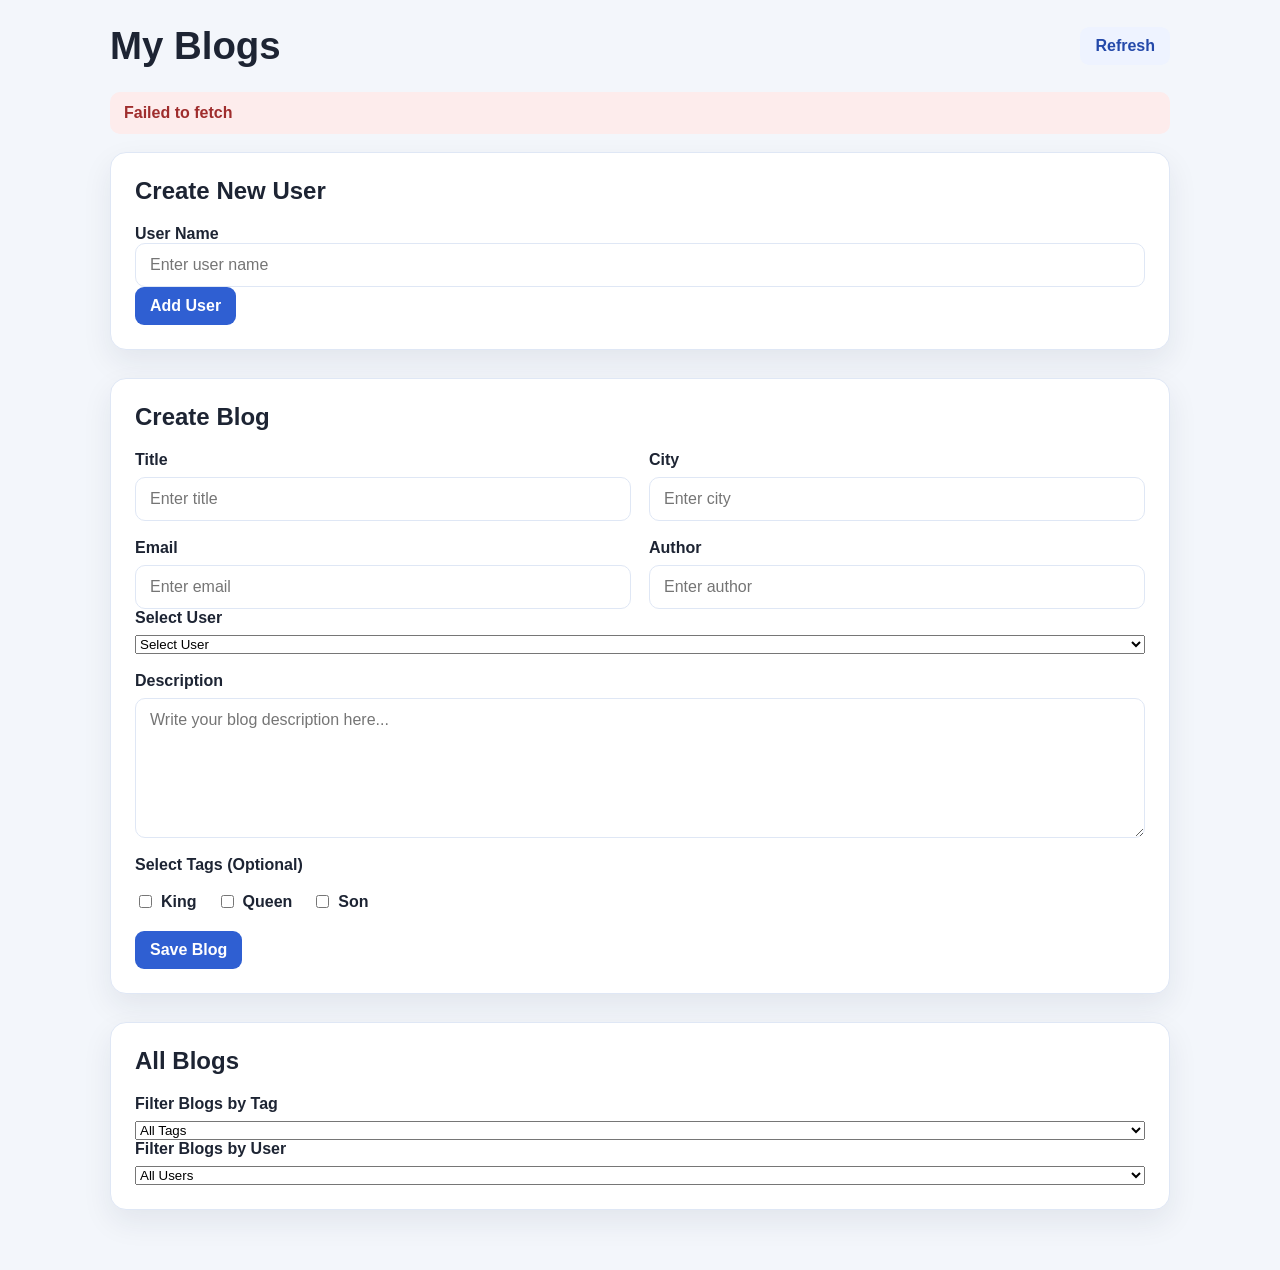
==== commit 6add23eb: "fixed the blog application" ====
--- a/frontend/index.html
+++ b/frontend/index.html
@@ -14,6 +14,21 @@
       </header>
 
       <div id="message" class="message" aria-live="polite"></div>
+
+      <section class="form-panel">
+        <h2>Create New User</h2>
+
+        <form id="userForm">
+          <label for="newUserName">User Name</label>
+          <input
+            type="text"
+            id="newUserName"
+            placeholder="Enter user name"
+            required/>
+
+          <button type="submit" class="primary-btn">Add User</button>
+        </form>
+      </section>
 
       <section class="form-panel">
         <h2 id="formTitle">Create Blog</h2>
@@ -41,11 +56,40 @@
               <input id="author" name="author" type="text" placeholder="Enter author" required />
             </div>
           </div>
+         <div class="field">
+          <label for="userId">Select User</label>
 
+          <select id="userId" name="user_id" required>
+            <option value="">Select User</option>
+          </select>
+          </div>
           <div class="field full-width">
             <label for="description">Description</label>
             <textarea id="description" name="description" rows="6" placeholder="Write your blog description here..." required></textarea>
           </div>
+
+
+        <div class="field full-width">
+          <label>Select Tags (Optional)</label>
+
+          <div class="tag-options">
+            <label>
+              <input type="checkbox" name="tags" value="1" />
+              King
+            </label>
+
+            <label>
+              <input type="checkbox" name="tags" value="2" />
+              Queen
+            </label>
+
+            <label>
+              <input type="checkbox" name="tags" value="3" />
+              Son
+            </label>
+          </div>
+        </div>
+
 
           <div class="form-actions">
             <button id="saveBlogBtn" class="primary-btn" type="submit">Save Blog</button>
@@ -54,12 +98,32 @@
         </form>
       </section>
 
-      <section class="blogs-panel">
-        <div class="section-header">
-          <h2>All Blogs</h2>
-        </div>
-        <div id="blogList" class="blog-list" aria-live="polite"></div>
-      </section>
+      
+<section class="blogs-panel">
+  <div class="section-header">
+    <h2>All Blogs</h2>
+  </div>
+
+<div class="field">
+  <label for="tagFilter">Filter Blogs by Tag</label>
+  <select id="tagFilter">
+    <option value="All">All Tags</option>
+    <option value="King">King</option>
+    <option value="Queen">Queen</option>
+    <option value="Son">Son</option>
+  </select>
+</div>
+
+<div class="field">
+  <label for="userFilter">Filter Blogs by User</label>
+  <select id="userFilter">
+    <option value="All">All Users</option>
+  </select>
+</div>
+
+  <div id="blogList" class="blog-list" aria-live="polite"></div>
+</section>
+
     </div>
 
     <dialog id="blogDetailsDialog" class="details-dialog" aria-labelledby="detailsTitle">
--- a/frontend/style.css
+++ b/frontend/style.css
@@ -380,3 +380,21 @@
     margin-bottom: 10px;
   }
 }
+
+.tag-options {
+  display: flex;
+  flex-wrap: wrap;
+  gap: 20px;
+  margin-top: 10px;
+}
+
+.tag-options label {
+  display: flex;
+  align-items: center;
+  gap: 6px;
+  cursor: pointer;
+}
+
+.tag-options input {
+  width: auto;
+}
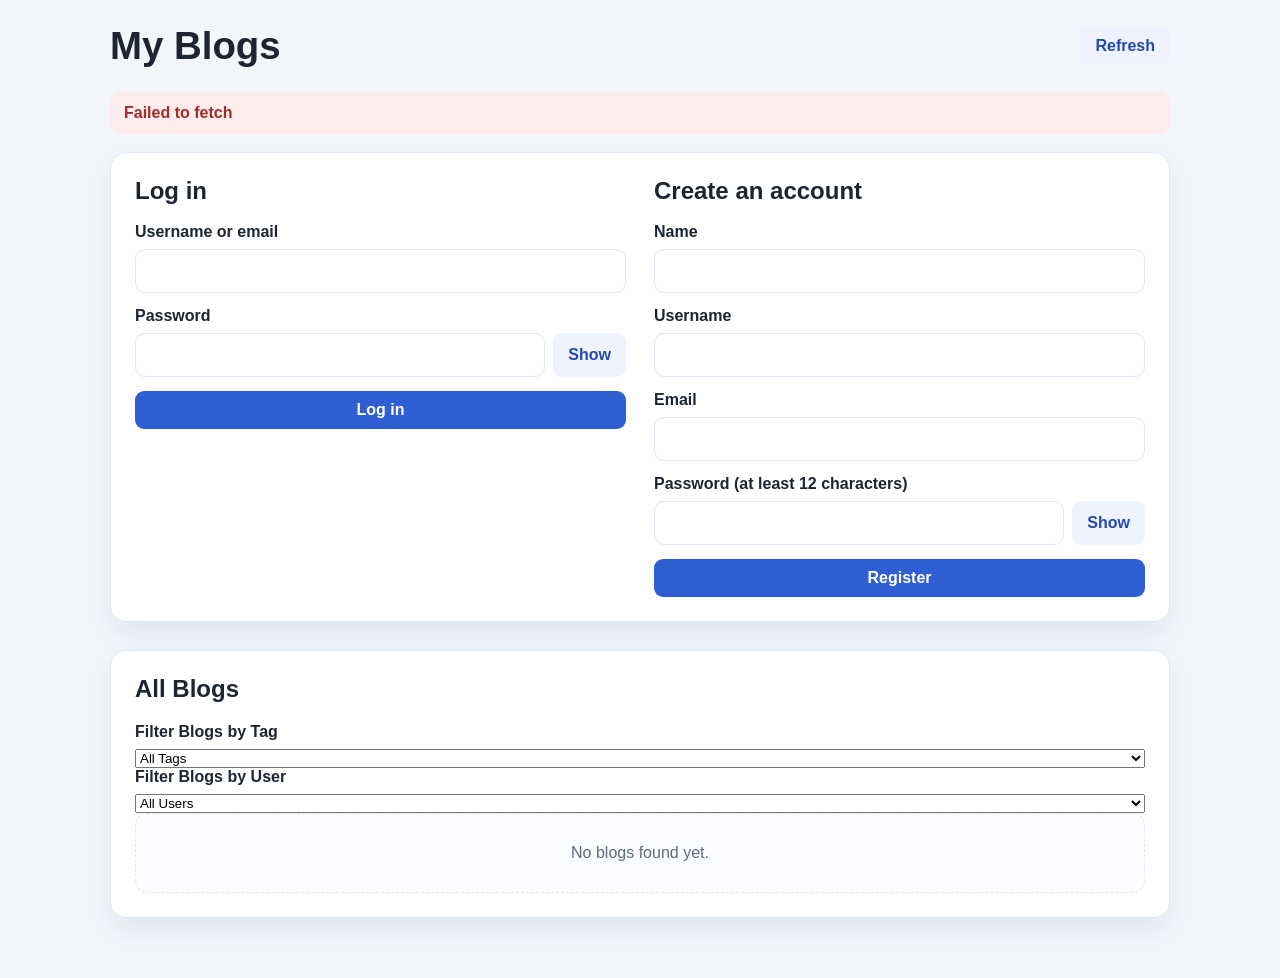
==== commit c711c9ea: "Add JWT authentication and frontend integration Co-authored-by: Copilot <223556219+Copilot@users.nor" ====
--- a/frontend/index.html
+++ b/frontend/index.html
@@ -10,27 +10,60 @@
     <div class="container">
       <header class="page-header">
         <h1>My Blogs</h1>
-        <button id="refreshBtn" class="secondary-btn" type="button">Refresh</button>
+        <div class="header-actions">
+          <span id="currentUser" class="hidden" aria-live="polite"></span>
+          <button id="logoutBtn" class="secondary-btn hidden" type="button">Log out</button>
+          <button id="refreshBtn" class="secondary-btn" type="button">Refresh</button>
+        </div>
       </header>
 
       <div id="message" class="message" aria-live="polite"></div>
 
-      <section class="form-panel">
-        <h2>Create New User</h2>
+      <section id="authPanel" class="form-panel auth-panel">
+        <div class="auth-forms">
+          <form id="loginForm">
+            <h2>Log in</h2>
+            <div class="field">
+              <label for="loginIdentifier">Username or email</label>
+              <input id="loginIdentifier" name="username" type="text" autocomplete="username" required />
+            </div>
+            <div class="field">
+              <label for="loginPassword">Password</label>
+              <div class="password-field">
+                <input id="loginPassword" name="password" type="password" autocomplete="current-password" required />
+                <button class="secondary-btn password-toggle" type="button" data-toggle-password="loginPassword">Show</button>
+              </div>
+            </div>
+            <button id="loginBtn" type="submit" class="primary-btn">Log in</button>
+          </form>
 
-        <form id="userForm">
-          <label for="newUserName">User Name</label>
-          <input
-            type="text"
-            id="newUserName"
-            placeholder="Enter user name"
-            required/>
-
-          <button type="submit" class="primary-btn">Add User</button>
-        </form>
+          <form id="registerForm">
+            <h2>Create an account</h2>
+            <div class="field">
+              <label for="registerName">Name</label>
+              <input id="registerName" name="name" type="text" maxlength="100" autocomplete="name" required />
+            </div>
+            <div class="field">
+              <label for="registerUsername">Username</label>
+              <input id="registerUsername" name="username" type="text" minlength="3" maxlength="30" autocomplete="username" required />
+            </div>
+            <div class="field">
+              <label for="registerEmail">Email</label>
+              <input id="registerEmail" name="email" type="email" maxlength="254" autocomplete="email" required />
+            </div>
+            <div class="field">
+              <label for="registerPassword">Password (at least 12 characters)</label>
+              <div class="password-field">
+                <input id="registerPassword" name="password" type="password" minlength="12" maxlength="128" autocomplete="new-password" required />
+                <button class="secondary-btn password-toggle" type="button" data-toggle-password="registerPassword">Show</button>
+              </div>
+            </div>
+            <button id="registerBtn" type="submit" class="primary-btn">Register</button>
+          </form>
+        </div>
       </section>
 
-      <section class="form-panel">
+      <section id="blogFormPanel" class="form-panel hidden">
         <h2 id="formTitle">Create Blog</h2>
         <form id="blogForm">
           <input type="hidden" id="blogId" />
@@ -55,13 +88,6 @@
               <label for="author">Author</label>
               <input id="author" name="author" type="text" placeholder="Enter author" required />
             </div>
-          </div>
-         <div class="field">
-          <label for="userId">Select User</label>
-
-          <select id="userId" name="user_id" required>
-            <option value="">Select User</option>
-          </select>
           </div>
           <div class="field full-width">
             <label for="description">Description</label>
@@ -134,8 +160,8 @@
         </header>
         <dl id="detailsList" class="details-list"></dl>
         <div class="dialog-actions">
-          <button id="detailsUpdateBtn" class="edit-btn" type="button">Update</button>
-          <button id="detailsDeleteBtn" class="delete-btn" type="button">Delete</button>
+          <button id="detailsUpdateBtn" class="edit-btn hidden" type="button">Update</button>
+          <button id="detailsDeleteBtn" class="delete-btn hidden" type="button">Delete</button>
           <button id="closeDetailsBtn" class="secondary-btn" type="button">Close</button>
         </div>
       </div>
--- a/frontend/style.css
+++ b/frontend/style.css
@@ -50,6 +50,42 @@
   gap: 16px;
 }
 
+.header-actions {
+  display: flex;
+  align-items: center;
+  gap: 10px;
+}
+
+.auth-forms {
+  display: grid;
+  grid-template-columns: repeat(2, minmax(0, 1fr));
+  gap: 28px;
+}
+
+.auth-forms form {
+  display: grid;
+  align-content: start;
+  gap: 14px;
+}
+
+.auth-forms h2 {
+  margin-bottom: 4px;
+}
+
+.password-field {
+  display: flex;
+  gap: 8px;
+}
+
+.password-toggle {
+  flex: 0 0 auto;
+}
+
+#currentUser {
+  color: var(--muted);
+  font-weight: 700;
+}
+
 .page-header {
   margin-bottom: 24px;
 }
@@ -356,6 +392,15 @@
     grid-template-columns: 1fr;
   }
 
+  .auth-forms {
+    grid-template-columns: 1fr;
+  }
+
+  .header-actions {
+    flex-wrap: wrap;
+    justify-content: flex-end;
+  }
+
   .form-actions,
   .dialog-actions {
     flex-direction: column;
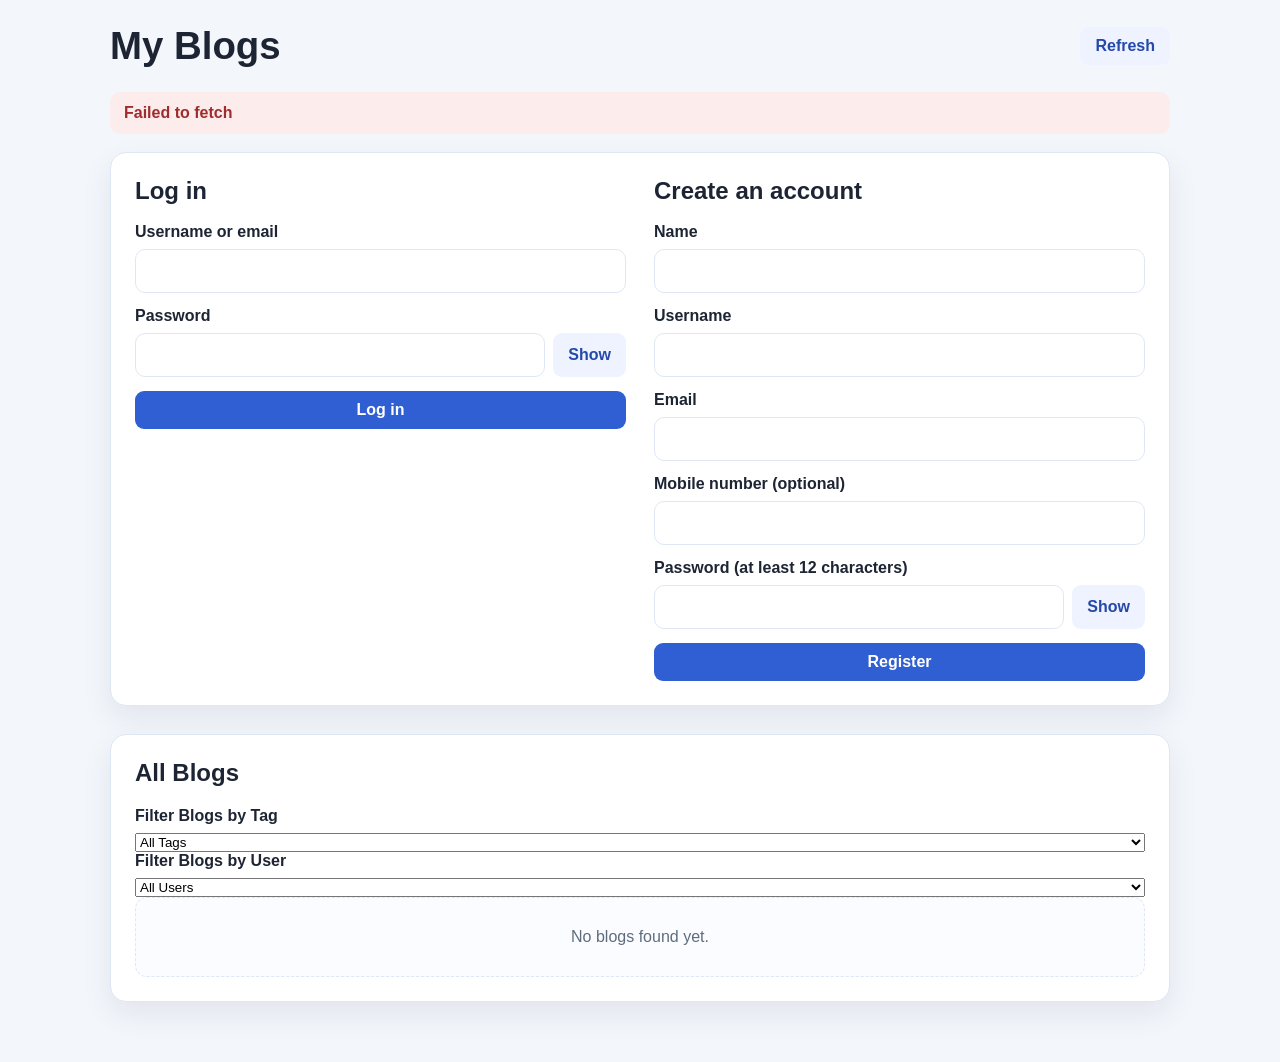
==== commit b853a881: "Add mobile number registration feature" ====
--- a/frontend/index.html
+++ b/frontend/index.html
@@ -50,6 +50,10 @@
             <div class="field">
               <label for="registerEmail">Email</label>
               <input id="registerEmail" name="email" type="email" maxlength="254" autocomplete="email" required />
+            </div>
+            <div class="field">
+              <label for="registerMobileNumber">Mobile number (optional)</label>
+              <input id="registerMobileNumber" name="mobile_number" type="tel" maxlength="15" pattern="\+?[0-9]{1,15}" autocomplete="tel" inputmode="tel" title="Use digits and an optional leading + (maximum 15 characters)." />
             </div>
             <div class="field">
               <label for="registerPassword">Password (at least 12 characters)</label>
